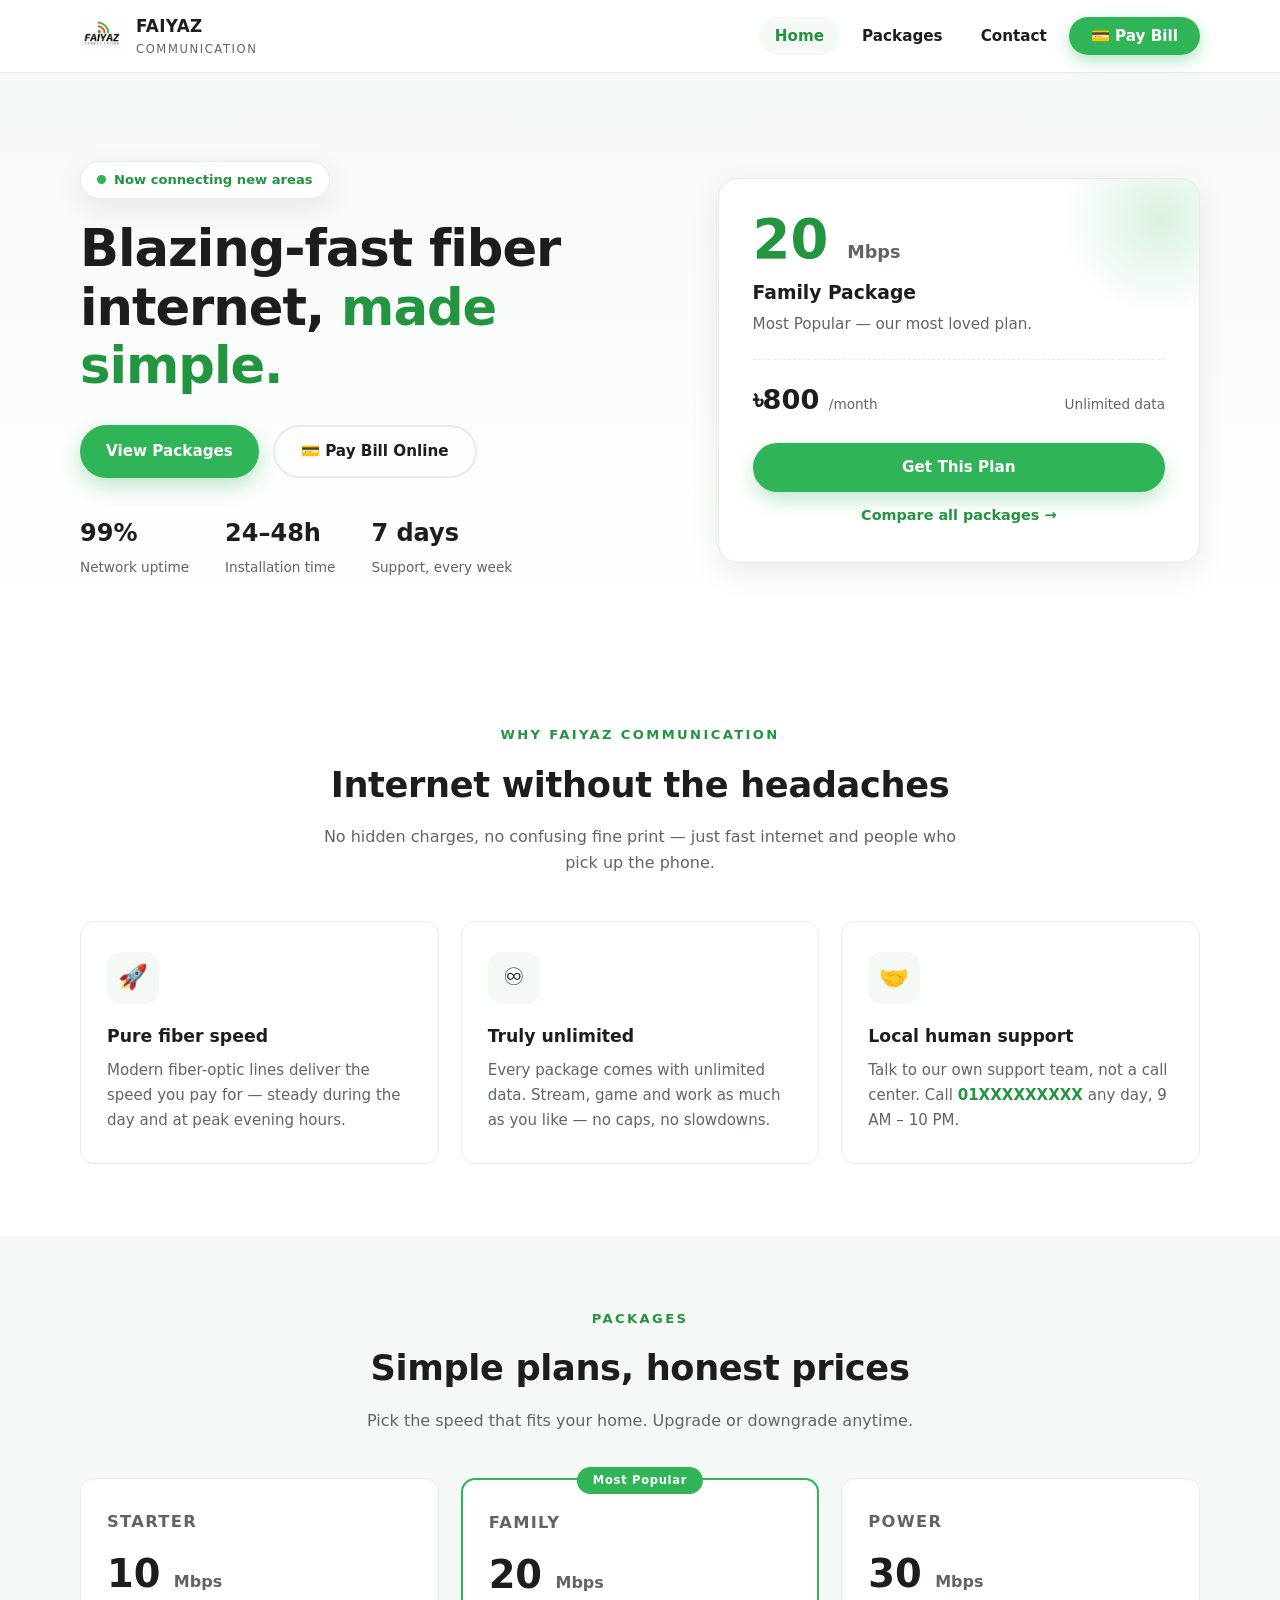
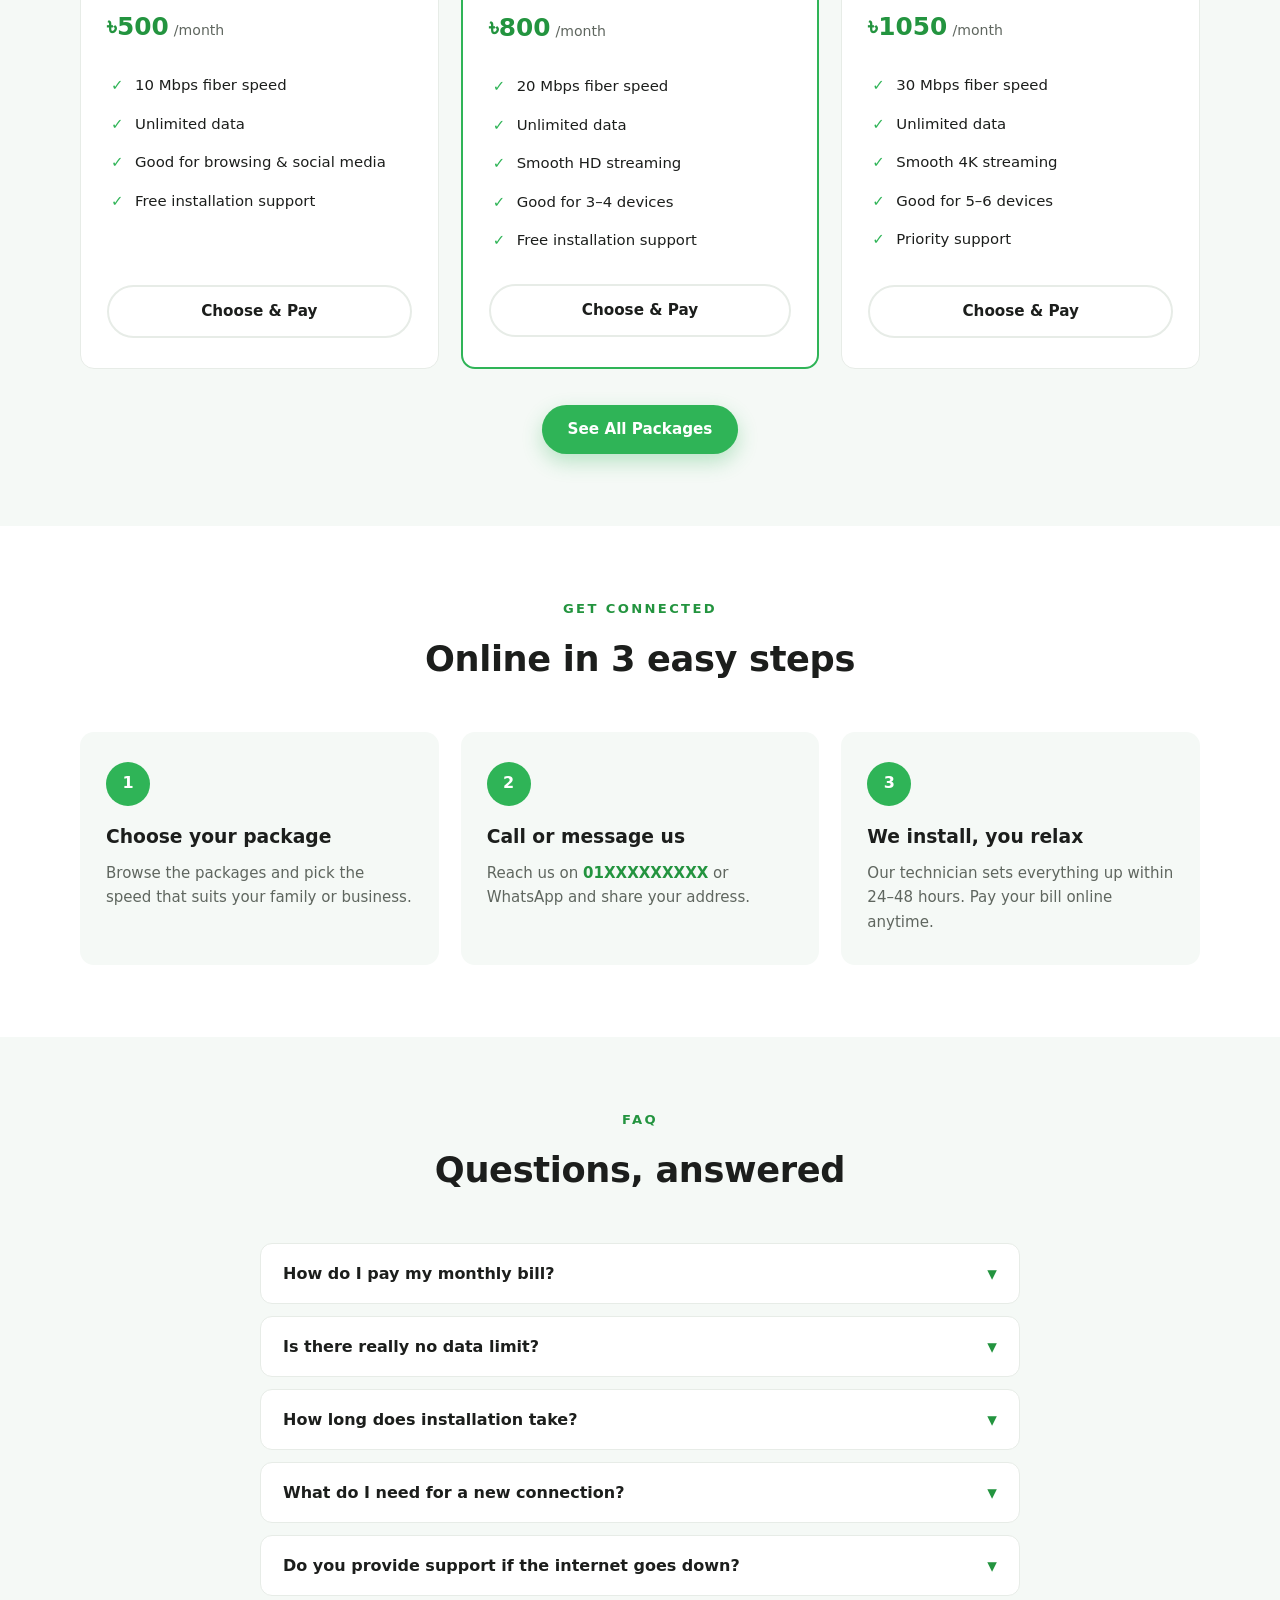
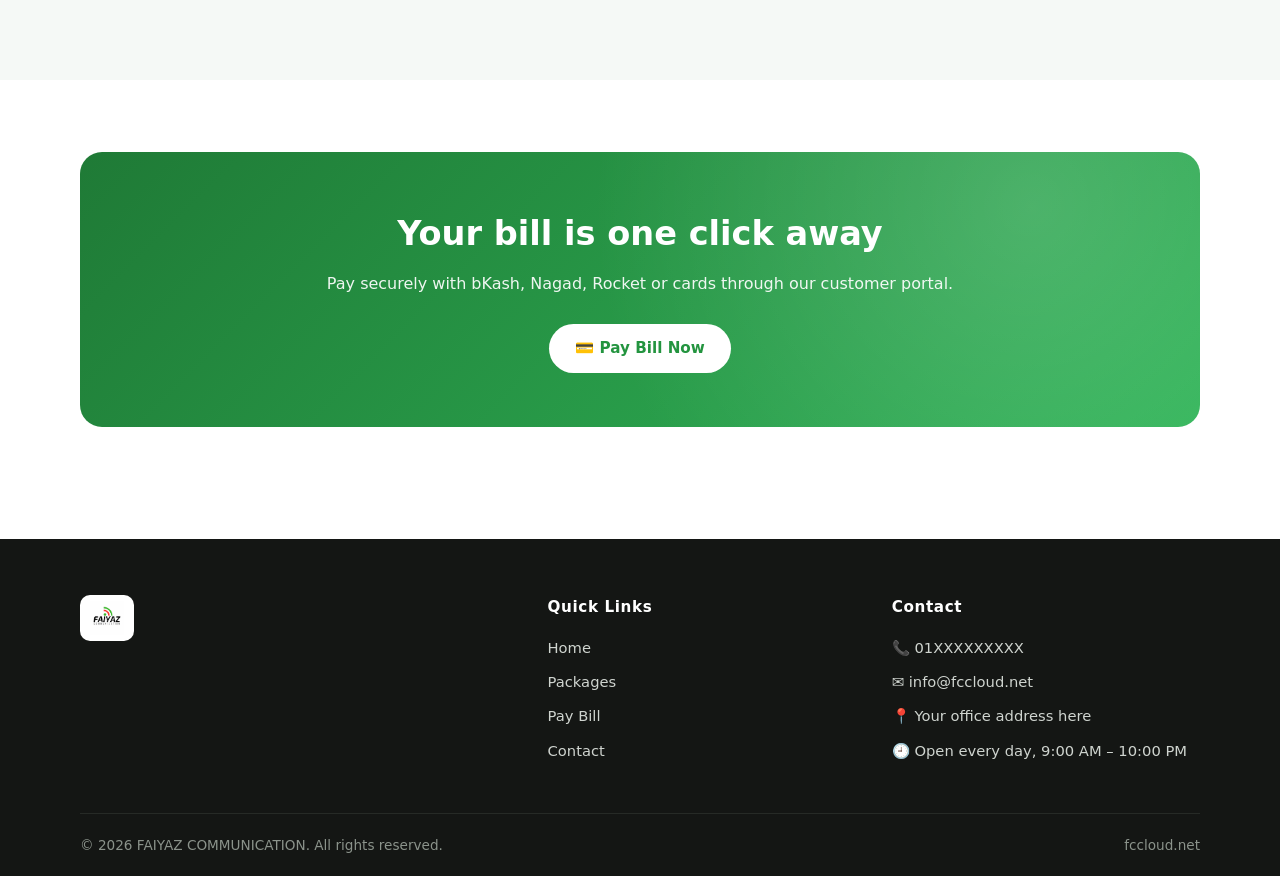
==== index.html @ 1f0da128 "Add files via upload" ====
<!DOCTYPE html>
<html lang="en">
<head>
  <meta charset="UTF-8">
  <meta name="viewport" content="width=device-width, initial-scale=1.0">
  <title>Faiyaz Communication — Fast, Reliable Internet</title>
  <meta name="description" content="Faiyaz Communication — fast, reliable fiber internet for home and business. View packages, pay your bill online, or contact our support team.">
  <link rel="icon" type="image/png" href="assets/favicon.png">
  <link rel="stylesheet" href="css/style.css">
</head>
<body>

<!-- ================= HEADER ================= -->
<header class="site-header">
  <div class="container nav-bar">
    <a class="brand" href="index.html">
      <img src="assets/logo.png" alt="Faiyaz Communication logo">
      <span>FAIYAZ<small>COMMUNICATION</small></span>
    </a>
    <button class="menu-toggle" aria-label="Open menu" aria-expanded="false">
      <span></span><span></span><span></span>
    </button>
    <nav class="main-nav" aria-label="Main navigation">
      <ul>
        <li><a class="nav-link active" href="index.html">Home</a></li>
        <li><a class="nav-link" href="packages.html">Packages</a></li>
        <li><a class="nav-link" href="contact.html">Contact</a></li>
        <li><a class="nav-link paybill-btn" data-paybill href="#">💳 Pay Bill</a></li>
      </ul>
    </nav>
  </div>
</header>

<!-- ================= HERO ================= -->
<section class="hero">
  <div class="container hero-grid">
    <div>
      <span class="hero-badge"><span class="dot"></span> Now connecting new areas</span>
      <h1>Blazing-fast fiber internet, <span class="accent">made simple.</span></h1>
      <p class="lead" data-site="aboutShort"></p>
      <div class="hero-actions">
        <a class="btn btn-primary" href="packages.html">View Packages</a>
        <a class="btn btn-outline" data-paybill href="#">💳 Pay Bill Online</a>
      </div>
      <div class="hero-stats">
        <div class="stat"><b>99%</b><span>Network uptime</span></div>
        <div class="stat"><b>24–48h</b><span>Installation time</span></div>
        <div class="stat"><b>7 days</b><span>Support, every week</span></div>
      </div>
    </div>
    <div class="hero-card reveal" id="featuredPackage">
      <!-- Filled automatically from site-config.js (the package marked "Most Popular") -->
    </div>
  </div>
</section>

<!-- ================= WHY US ================= -->
<section>
  <div class="container">
    <div class="section-title reveal">
      <div class="kicker">Why Faiyaz Communication</div>
      <h2>Internet without the headaches</h2>
      <p>No hidden charges, no confusing fine print — just fast internet and people who pick up the phone.</p>
    </div>
    <div class="features">
      <div class="feature-card reveal">
        <div class="feature-icon">🚀</div>
        <h3>Pure fiber speed</h3>
        <p>Modern fiber-optic lines deliver the speed you pay for — steady during the day and at peak evening hours.</p>
      </div>
      <div class="feature-card reveal">
        <div class="feature-icon">♾️</div>
        <h3>Truly unlimited</h3>
        <p>Every package comes with unlimited data. Stream, game and work as much as you like — no caps, no slowdowns.</p>
      </div>
      <div class="feature-card reveal">
        <div class="feature-icon">🤝</div>
        <h3>Local human support</h3>
        <p>Talk to our own support team, not a call center. Call <a data-site="phone" href="#" style="font-weight:700;color:var(--green-dark)"></a> any day, 9 AM – 10 PM.</p>
      </div>
    </div>
  </div>
</section>

<!-- ================= POPULAR PACKAGES ================= -->
<section style="background: var(--soft);">
  <div class="container">
    <div class="section-title reveal">
      <div class="kicker">Packages</div>
      <h2>Simple plans, honest prices</h2>
      <p>Pick the speed that fits your home. Upgrade or downgrade anytime.</p>
    </div>
    <!-- data-packages="3" = show the first 3 packages from site-config.js -->
    <div class="packages-grid" data-packages="3"></div>
    <div style="text-align:center; margin-top:36px;" class="reveal">
      <a class="btn btn-primary" href="packages.html">See All Packages</a>
    </div>
  </div>
</section>

<!-- ================= HOW IT WORKS ================= -->
<section>
  <div class="container">
    <div class="section-title reveal">
      <div class="kicker">Get connected</div>
      <h2>Online in 3 easy steps</h2>
    </div>
    <div class="steps">
      <div class="step reveal">
        <div class="num">1</div>
        <h3>Choose your package</h3>
        <p>Browse the packages and pick the speed that suits your family or business.</p>
      </div>
      <div class="step reveal">
        <div class="num">2</div>
        <h3>Call or message us</h3>
        <p>Reach us on <a data-site="phone" href="#" style="font-weight:700;color:var(--green-dark)"></a> or WhatsApp and share your address.</p>
      </div>
      <div class="step reveal">
        <div class="num">3</div>
        <h3>We install, you relax</h3>
        <p>Our technician sets everything up within 24–48 hours. Pay your bill online anytime.</p>
      </div>
    </div>
  </div>
</section>

<!-- ================= FAQ ================= -->
<section style="background: var(--soft);">
  <div class="container">
    <div class="section-title reveal">
      <div class="kicker">FAQ</div>
      <h2>Questions, answered</h2>
    </div>
    <div class="faq-list" data-faq></div>
  </div>
</section>

<!-- ================= PAY BILL CTA ================= -->
<section>
  <div class="container">
    <div class="cta-banner reveal">
      <h2>Your bill is one click away</h2>
      <p>Pay securely with bKash, Nagad, Rocket or cards through our customer portal.</p>
      <a class="btn" data-paybill href="#">💳 Pay Bill Now</a>
    </div>
  </div>
</section>

<!-- ================= FOOTER ================= -->
<footer>
  <div class="container">
    <div class="footer-grid">
      <div class="footer-brand">
        <img src="assets/logo.png" alt="Faiyaz Communication logo">
        <p data-site="aboutShort"></p>
      </div>
      <div>
        <h4>Quick Links</h4>
        <ul>
          <li><a href="index.html">Home</a></li>
          <li><a href="packages.html">Packages</a></li>
          <li><a data-paybill href="#">Pay Bill</a></li>
          <li><a href="contact.html">Contact</a></li>
        </ul>
      </div>
      <div>
        <h4>Contact</h4>
        <ul>
          <li>📞 <a data-site="phone" href="#"></a></li>
          <li>✉️ <a data-site="email" href="#"></a></li>
          <li>📍 <span data-site="address"></span></li>
          <li>🕘 <span data-site="hours"></span></li>
        </ul>
      </div>
    </div>
    <div class="footer-bottom">
      <span>© <span data-year></span> <span data-site="name"></span>. All rights reserved.</span>
      <span>fccloud.net</span>
    </div>
  </div>
</footer>

<button id="backToTop" aria-label="Back to top">↑</button>

<script src="js/site-config.js"></script>
<script src="js/main.js"></script>
</body>
</html>
---- css/style.css ----
/* =====================================================================
   FAIYAZ COMMUNICATION — shared stylesheet
   To change the look: edit the colors in :root below. Everything on
   the site uses these variables, so one change updates all pages.
   ===================================================================== */

:root {
  --green: #2fb457;        /* main brand color (from logo) */
  --green-dark: #23943f;   /* darker green for hover */
  --red: #ef3b23;          /* accent color (from logo) — used sparingly */
  --ink: #1c1e1c;          /* main text */
  --muted: #5f665f;        /* secondary text */
  --line: #e7ece7;         /* borders */
  --soft: #f5f9f6;         /* light background sections */
  --white: #ffffff;
  --radius: 14px;
  --shadow: 0 10px 30px rgba(20, 40, 25, 0.08);
  --font: "Segoe UI", system-ui, -apple-system, Roboto, "Helvetica Neue", Arial, sans-serif;
}

* { margin: 0; padding: 0; box-sizing: border-box; }

html { scroll-behavior: smooth; }

body {
  font-family: var(--font);
  color: var(--ink);
  background: var(--white);
  line-height: 1.65;
  -webkit-font-smoothing: antialiased;
}

img { max-width: 100%; display: block; }
a { color: inherit; text-decoration: none; }
ul { list-style: none; }

.container { width: min(1120px, 92%); margin: 0 auto; }
section { padding: 72px 0; }

/* ---------- Header ---------- */
header.site-header {
  position: sticky; top: 0; z-index: 100;
  background: rgba(255, 255, 255, 0.96);
  backdrop-filter: blur(8px);
  border-bottom: 1px solid var(--line);
  transition: box-shadow 0.25s ease;
}
header.site-header.scrolled { box-shadow: 0 4px 18px rgba(0,0,0,0.06); }

.nav-bar { display: flex; align-items: center; justify-content: space-between; height: 72px; }

.brand { display: flex; align-items: center; gap: 12px; font-weight: 800; font-size: 1.05rem; letter-spacing: 0.02em; }
.brand img { height: 44px; width: auto; }
.brand small { display: block; font-weight: 500; color: var(--muted); font-size: 0.72rem; letter-spacing: 0.14em; }

nav.main-nav ul { display: flex; gap: 6px; align-items: center; }
nav.main-nav a.nav-link {
  padding: 10px 16px; border-radius: 999px; font-weight: 600; font-size: 0.95rem; color: var(--ink);
  transition: background 0.2s, color 0.2s;
}
nav.main-nav a.nav-link:hover { background: var(--soft); color: var(--green-dark); }
nav.main-nav a.nav-link.active { background: var(--soft); color: var(--green-dark); }

.btn {
  display: inline-flex; align-items: center; justify-content: center; gap: 8px;
  padding: 12px 26px; border-radius: 999px; font-weight: 700; font-size: 0.95rem;
  cursor: pointer; border: none; transition: transform 0.15s ease, box-shadow 0.2s, background 0.2s;
}
.btn-primary { background: var(--green); color: #fff; box-shadow: 0 8px 20px rgba(47,180,87,0.3); }
.btn-primary:hover { background: var(--green-dark); transform: translateY(-2px); }
.btn-outline { background: transparent; color: var(--ink); border: 2px solid var(--line); }
.btn-outline:hover { border-color: var(--green); color: var(--green-dark); }
.btn-red { background: var(--red); color: #fff; }
.btn-red:hover { filter: brightness(0.94); transform: translateY(-2px); }

/* Pay Bill button in the nav — stands out */
.paybill-btn {
  background: var(--green); color: #fff !important; padding: 10px 22px !important; border-radius: 999px;
  box-shadow: 0 6px 16px rgba(47,180,87,0.35);
}
.paybill-btn:hover { background: var(--green-dark) !important; }

/* hamburger for mobile */
.menu-toggle { display: none; background: none; border: none; cursor: pointer; padding: 10px; }
.menu-toggle span { display: block; width: 24px; height: 2.5px; background: var(--ink); margin: 5px 0; border-radius: 2px; transition: 0.25s; }

/* ---------- Hero ---------- */
.hero { padding: 88px 0 72px; background: linear-gradient(180deg, var(--soft) 0%, #fff 100%); overflow: hidden; }
.hero-grid { display: grid; grid-template-columns: 1.1fr 0.9fr; gap: 48px; align-items: center; }

.hero-badge {
  display: inline-flex; align-items: center; gap: 8px;
  background: #fff; border: 1px solid var(--line); border-radius: 999px;
  padding: 7px 16px; font-size: 0.82rem; font-weight: 600; color: var(--green-dark);
  box-shadow: var(--shadow); margin-bottom: 20px;
}
.hero-badge .dot { width: 9px; height: 9px; border-radius: 50%; background: var(--green); animation: pulse 1.8s infinite; }
@keyframes pulse { 0%,100% { box-shadow: 0 0 0 0 rgba(47,180,87,0.5);} 50% { box-shadow: 0 0 0 7px rgba(47,180,87,0);} }

.hero h1 { font-size: clamp(2.1rem, 4.5vw, 3.2rem); line-height: 1.15; letter-spacing: -0.02em; margin-bottom: 16px; }
.hero h1 .accent { color: var(--green-dark); }
.hero p.lead { font-size: 1.08rem; color: var(--muted); max-width: 46ch; margin-bottom: 30px; }

.hero-actions { display: flex; gap: 14px; flex-wrap: wrap; margin-bottom: 36px; }

.hero-stats { display: flex; gap: 36px; flex-wrap: wrap; }
.hero-stats .stat b { display: block; font-size: 1.5rem; color: var(--ink); }
.hero-stats .stat span { font-size: 0.85rem; color: var(--muted); }

.hero-card {
  background: #fff; border: 1px solid var(--line); border-radius: 20px;
  box-shadow: var(--shadow); padding: 34px; position: relative; overflow: hidden;
}
.hero-card::before {
  content: ""; position: absolute; top: -60px; right: -60px; width: 200px; height: 200px;
  background: radial-gradient(circle, rgba(47,180,87,0.18), transparent 70%);
}
.hero-card .speed-big { font-size: 3.4rem; font-weight: 800; color: var(--green-dark); line-height: 1; }
.hero-card .speed-big small { font-size: 1.1rem; font-weight: 600; color: var(--muted); }
.hero-card h3 { margin: 10px 0 4px; }
.hero-card p { color: var(--muted); font-size: 0.95rem; margin-bottom: 22px; }
.hero-card .price-row { display: flex; align-items: baseline; justify-content: space-between; border-top: 1px dashed var(--line); padding-top: 18px; margin-bottom: 20px; }
.hero-card .price-row b { font-size: 1.7rem; }
.hero-card .price-row b small { font-size: 0.85rem; color: var(--muted); font-weight: 500; }

/* ---------- Feature cards ---------- */
.section-title { text-align: center; max-width: 640px; margin: 0 auto 44px; }
.section-title .kicker { color: var(--green-dark); font-weight: 700; font-size: 0.82rem; letter-spacing: 0.18em; text-transform: uppercase; margin-bottom: 10px; }
.section-title h2 { font-size: clamp(1.6rem, 3vw, 2.2rem); letter-spacing: -0.01em; margin-bottom: 10px; }
.section-title p { color: var(--muted); }

.features { display: grid; grid-template-columns: repeat(3, 1fr); gap: 22px; }
.feature-card {
  background: #fff; border: 1px solid var(--line); border-radius: var(--radius);
  padding: 30px 26px; transition: transform 0.2s, box-shadow 0.2s;
}
.feature-card:hover { transform: translateY(-5px); box-shadow: var(--shadow); }
.feature-icon {
  width: 52px; height: 52px; border-radius: 14px; background: var(--soft);
  display: flex; align-items: center; justify-content: center; font-size: 1.5rem; margin-bottom: 18px;
}
.feature-card h3 { margin-bottom: 8px; font-size: 1.08rem; }
.feature-card p { color: var(--muted); font-size: 0.94rem; }

/* ---------- Package cards ---------- */
.packages-grid { display: grid; grid-template-columns: repeat(auto-fit, minmax(240px, 1fr)); gap: 22px; }

.package-card {
  background: #fff; border: 1px solid var(--line); border-radius: var(--radius);
  padding: 30px 26px; position: relative; display: flex; flex-direction: column;
  transition: transform 0.2s, box-shadow 0.2s, border-color 0.2s;
}
.package-card:hover { transform: translateY(-5px); box-shadow: var(--shadow); border-color: #cde9d4; }
.package-card.popular { border: 2px solid var(--green); }
.package-badge {
  position: absolute; top: -13px; left: 50%; transform: translateX(-50%);
  background: var(--green); color: #fff; font-size: 0.72rem; font-weight: 700;
  padding: 4px 16px; border-radius: 999px; letter-spacing: 0.06em; white-space: nowrap;
}
.package-card .pkg-name { font-weight: 700; font-size: 1.02rem; color: var(--muted); text-transform: uppercase; letter-spacing: 0.08em; }
.package-card .pkg-speed { font-size: 2.4rem; font-weight: 800; margin: 6px 0 2px; }
.package-card .pkg-speed small { font-size: 1rem; color: var(--muted); font-weight: 600; }
.package-card .pkg-price { margin-bottom: 18px; }
.package-card .pkg-price b { font-size: 1.55rem; color: var(--green-dark); }
.package-card .pkg-price span { color: var(--muted); font-size: 0.88rem; }
.package-card ul { margin-bottom: 24px; flex: 1; }
.package-card ul li { padding: 7px 0 7px 28px; position: relative; font-size: 0.93rem; color: var(--ink); }
.package-card ul li::before { content: "✓"; position: absolute; left: 4px; color: var(--green); font-weight: 800; }

/* filter chips on packages page */
.filter-row { display: flex; gap: 10px; justify-content: center; flex-wrap: wrap; margin-bottom: 36px; }
.chip {
  padding: 9px 22px; border-radius: 999px; border: 2px solid var(--line);
  background: #fff; font-weight: 600; font-size: 0.9rem; cursor: pointer; transition: 0.2s;
}
.chip:hover { border-color: var(--green); }
.chip.active { background: var(--green); border-color: var(--green); color: #fff; }

/* ---------- Steps ---------- */
.steps { display: grid; grid-template-columns: repeat(3, 1fr); gap: 22px; counter-reset: step; }
.step {
  background: var(--soft); border-radius: var(--radius); padding: 30px 26px; position: relative;
}
.step .num {
  width: 44px; height: 44px; border-radius: 50%; background: var(--green); color: #fff;
  font-weight: 800; display: flex; align-items: center; justify-content: center; margin-bottom: 16px;
}
.step h3 { margin-bottom: 8px; }
.step p { color: var(--muted); font-size: 0.94rem; }

/* ---------- FAQ ---------- */
.faq-list { max-width: 760px; margin: 0 auto; }
.faq-item { border: 1px solid var(--line); border-radius: 12px; margin-bottom: 12px; background: #fff; overflow: hidden; }
.faq-q {
  width: 100%; background: none; border: none; cursor: pointer; text-align: left;
  padding: 18px 22px; font-size: 1rem; font-weight: 700; display: flex;
  justify-content: space-between; align-items: center; gap: 16px; font-family: inherit; color: var(--ink);
}
.faq-q .arrow { transition: transform 0.25s; color: var(--green-dark); font-size: 1.2rem; flex-shrink: 0; }
.faq-item.open .faq-q .arrow { transform: rotate(180deg); }
.faq-a { max-height: 0; overflow: hidden; transition: max-height 0.3s ease; }
.faq-a p { padding: 0 22px 20px; color: var(--muted); font-size: 0.95rem; }

/* ---------- CTA banner ---------- */
.cta-banner {
  background: linear-gradient(135deg, #1f7a36, var(--green)); color: #fff;
  border-radius: 22px; padding: 54px 48px; text-align: center; position: relative; overflow: hidden;
}
.cta-banner::before {
  content: ""; position: absolute; inset: 0;
  background: radial-gradient(circle at 85% 20%, rgba(255,255,255,0.16), transparent 45%);
}
.cta-banner h2 { font-size: clamp(1.5rem, 3vw, 2.1rem); margin-bottom: 10px; position: relative; }
.cta-banner p { opacity: 0.92; margin-bottom: 26px; position: relative; }
.cta-banner .btn { position: relative; background: #fff; color: var(--green-dark); }
.cta-banner .btn:hover { transform: translateY(-2px); box-shadow: 0 10px 24px rgba(0,0,0,0.18); }

/* ---------- Contact ---------- */
.contact-grid { display: grid; grid-template-columns: 1fr 1.2fr; gap: 28px; align-items: start; }
.contact-cards { display: grid; gap: 14px; }
.contact-card {
  display: flex; gap: 16px; align-items: flex-start;
  border: 1px solid var(--line); border-radius: var(--radius); padding: 20px 22px; background: #fff;
}
.contact-card .icon { font-size: 1.4rem; }
.contact-card h3 { font-size: 0.95rem; margin-bottom: 2px; }
.contact-card p, .contact-card a.val { color: var(--muted); font-size: 0.95rem; }
.contact-card a.val:hover { color: var(--green-dark); }

.form-card { border: 1px solid var(--line); border-radius: var(--radius); padding: 34px; background: #fff; box-shadow: var(--shadow); }
.form-card h2 { margin-bottom: 6px; }
.form-card > p { color: var(--muted); font-size: 0.94rem; margin-bottom: 24px; }
.field { margin-bottom: 18px; }
.field label { display: block; font-weight: 600; font-size: 0.9rem; margin-bottom: 7px; }
.field input, .field textarea, .field select {
  width: 100%; padding: 13px 16px; border: 2px solid var(--line); border-radius: 10px;
  font-family: inherit; font-size: 0.96rem; transition: border-color 0.2s; background: #fff; color: var(--ink);
}
.field input:focus, .field textarea:focus, .field select:focus { outline: none; border-color: var(--green); }
.field textarea { resize: vertical; min-height: 120px; }
.field .hint { font-size: 0.8rem; color: var(--muted); margin-top: 5px; }
.form-note { margin-top: 16px; font-size: 0.88rem; color: var(--muted); background: var(--soft); border-radius: 10px; padding: 12px 16px; }

/* ---------- Footer ---------- */
footer { background: #141614; color: #cfd4cf; padding: 56px 0 0; margin-top: 40px; }
.footer-grid { display: grid; grid-template-columns: 1.4fr 1fr 1fr; gap: 36px; padding-bottom: 40px; }
.footer-brand img { height: 46px; margin-bottom: 14px; background: #fff; border-radius: 10px; padding: 6px 10px; }
.footer-brand p { font-size: 0.92rem; color: #9aa39a; max-width: 34ch; }
footer h4 { color: #fff; font-size: 0.95rem; margin-bottom: 16px; letter-spacing: 0.04em; }
footer ul li { margin-bottom: 10px; font-size: 0.92rem; }
footer ul a:hover { color: var(--green); }
.footer-bottom { border-top: 1px solid #262a26; padding: 20px 0; font-size: 0.85rem; color: #8b938b; display: flex; justify-content: space-between; flex-wrap: wrap; gap: 8px; }

/* ---------- Floating bits ---------- */
#backToTop {
  position: fixed; bottom: 26px; right: 26px; width: 48px; height: 48px; border-radius: 50%;
  background: var(--green); color: #fff; border: none; cursor: pointer; font-size: 1.2rem;
  box-shadow: 0 8px 20px rgba(47,180,87,0.4); opacity: 0; pointer-events: none; transition: 0.3s; z-index: 90;
}
#backToTop.show { opacity: 1; pointer-events: auto; }

/* reveal on scroll */
.reveal { opacity: 0; transform: translateY(24px); transition: opacity 0.6s ease, transform 0.6s ease; }
.reveal.visible { opacity: 1; transform: none; }

/* ---------- Page hero (inner pages) ---------- */
.page-hero { background: linear-gradient(180deg, var(--soft), #fff); padding: 64px 0 48px; text-align: center; }
.page-hero h1 { font-size: clamp(1.9rem, 4vw, 2.6rem); letter-spacing: -0.01em; margin-bottom: 10px; }
.page-hero p { color: var(--muted); max-width: 60ch; margin: 0 auto; }

/* ---------- Responsive ---------- */
@media (max-width: 900px) {
  .hero-grid { grid-template-columns: 1fr; }
  .features, .steps { grid-template-columns: 1fr; }
  .contact-grid { grid-template-columns: 1fr; }
  .footer-grid { grid-template-columns: 1fr 1fr; }
  section { padding: 54px 0; }
}

@media (max-width: 760px) {
  .menu-toggle { display: block; }
  nav.main-nav {
    position: fixed; top: 72px; right: 0; width: min(320px, 84vw); height: calc(100dvh - 72px);
    background: #fff; border-left: 1px solid var(--line); box-shadow: -10px 0 30px rgba(0,0,0,0.08);
    transform: translateX(105%); transition: transform 0.3s ease; padding: 24px;
  }
  nav.main-nav.open { transform: none; }
  nav.main-nav ul { flex-direction: column; align-items: stretch; gap: 4px; }
  nav.main-nav a.nav-link { display: block; padding: 13px 16px; }
  .paybill-btn { text-align: center; margin-top: 8px; }
  .footer-grid { grid-template-columns: 1fr; }
  .cta-banner { padding: 40px 26px; }
}
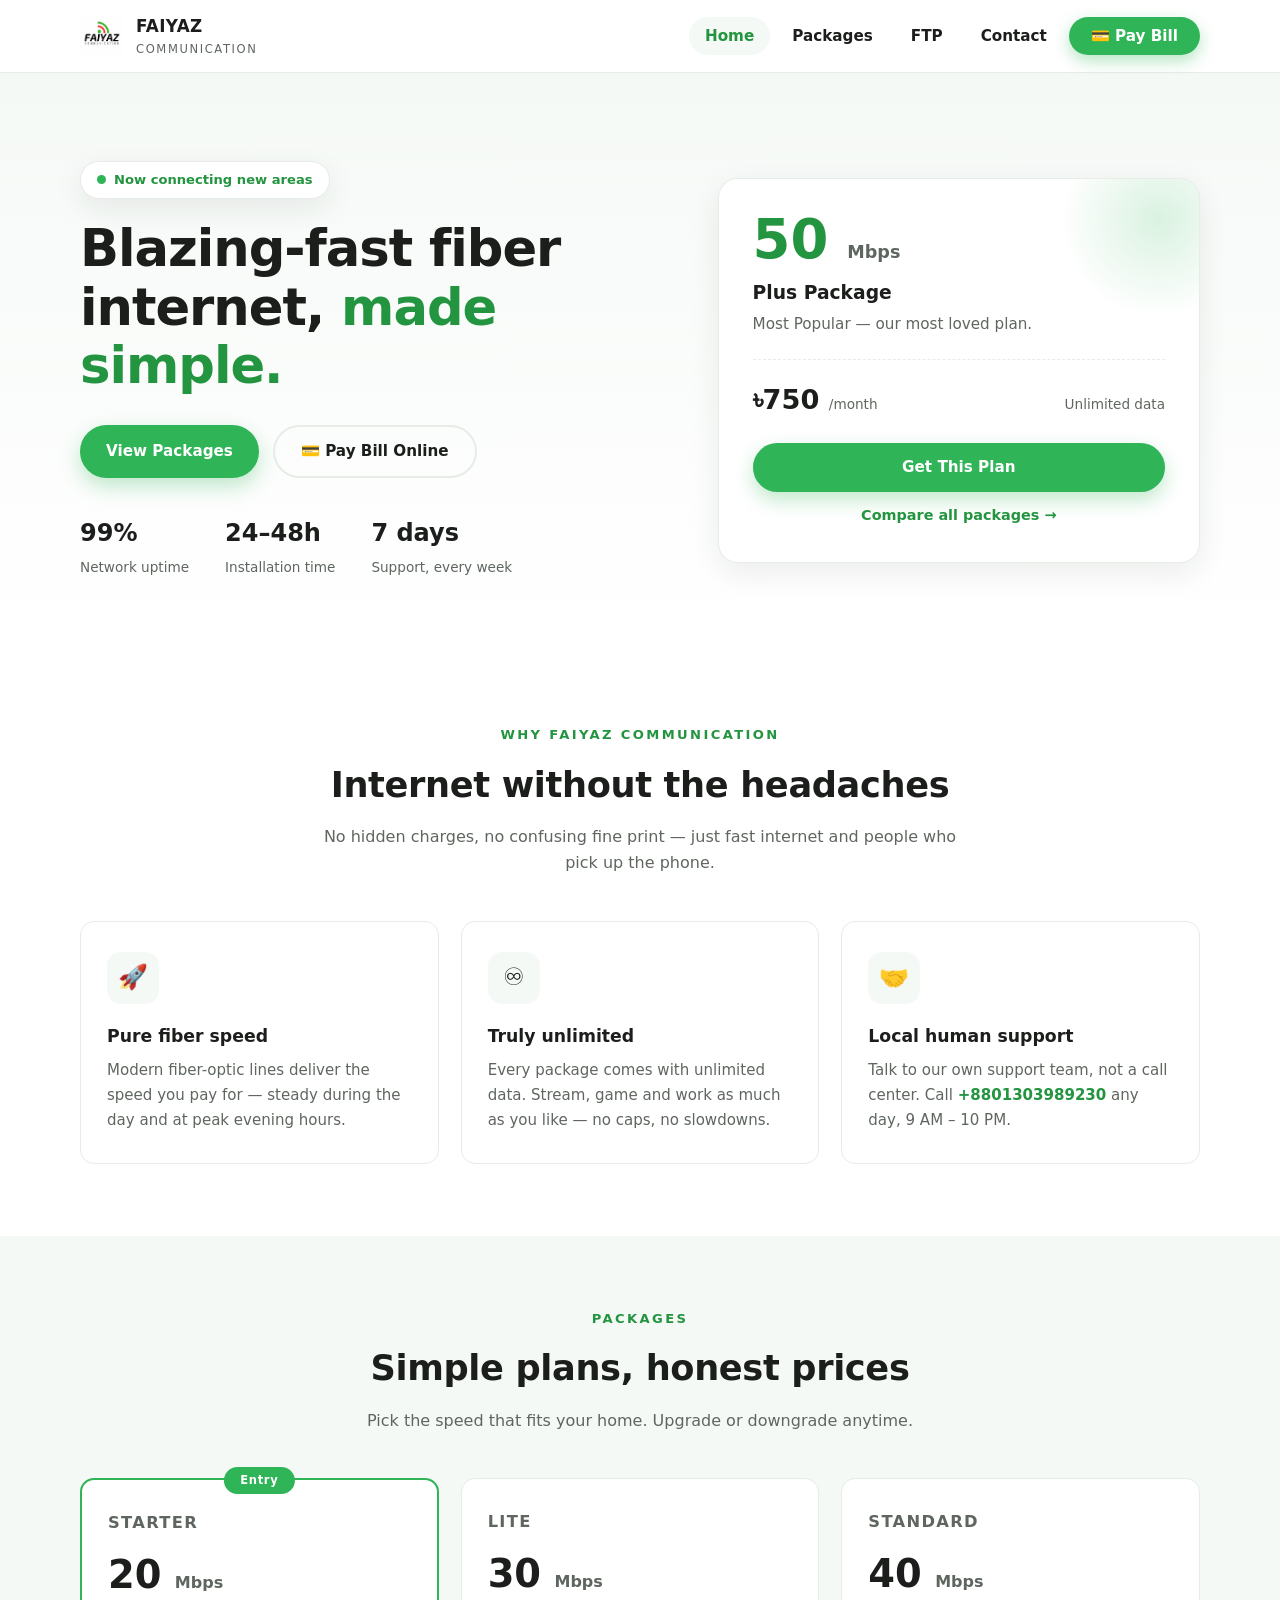
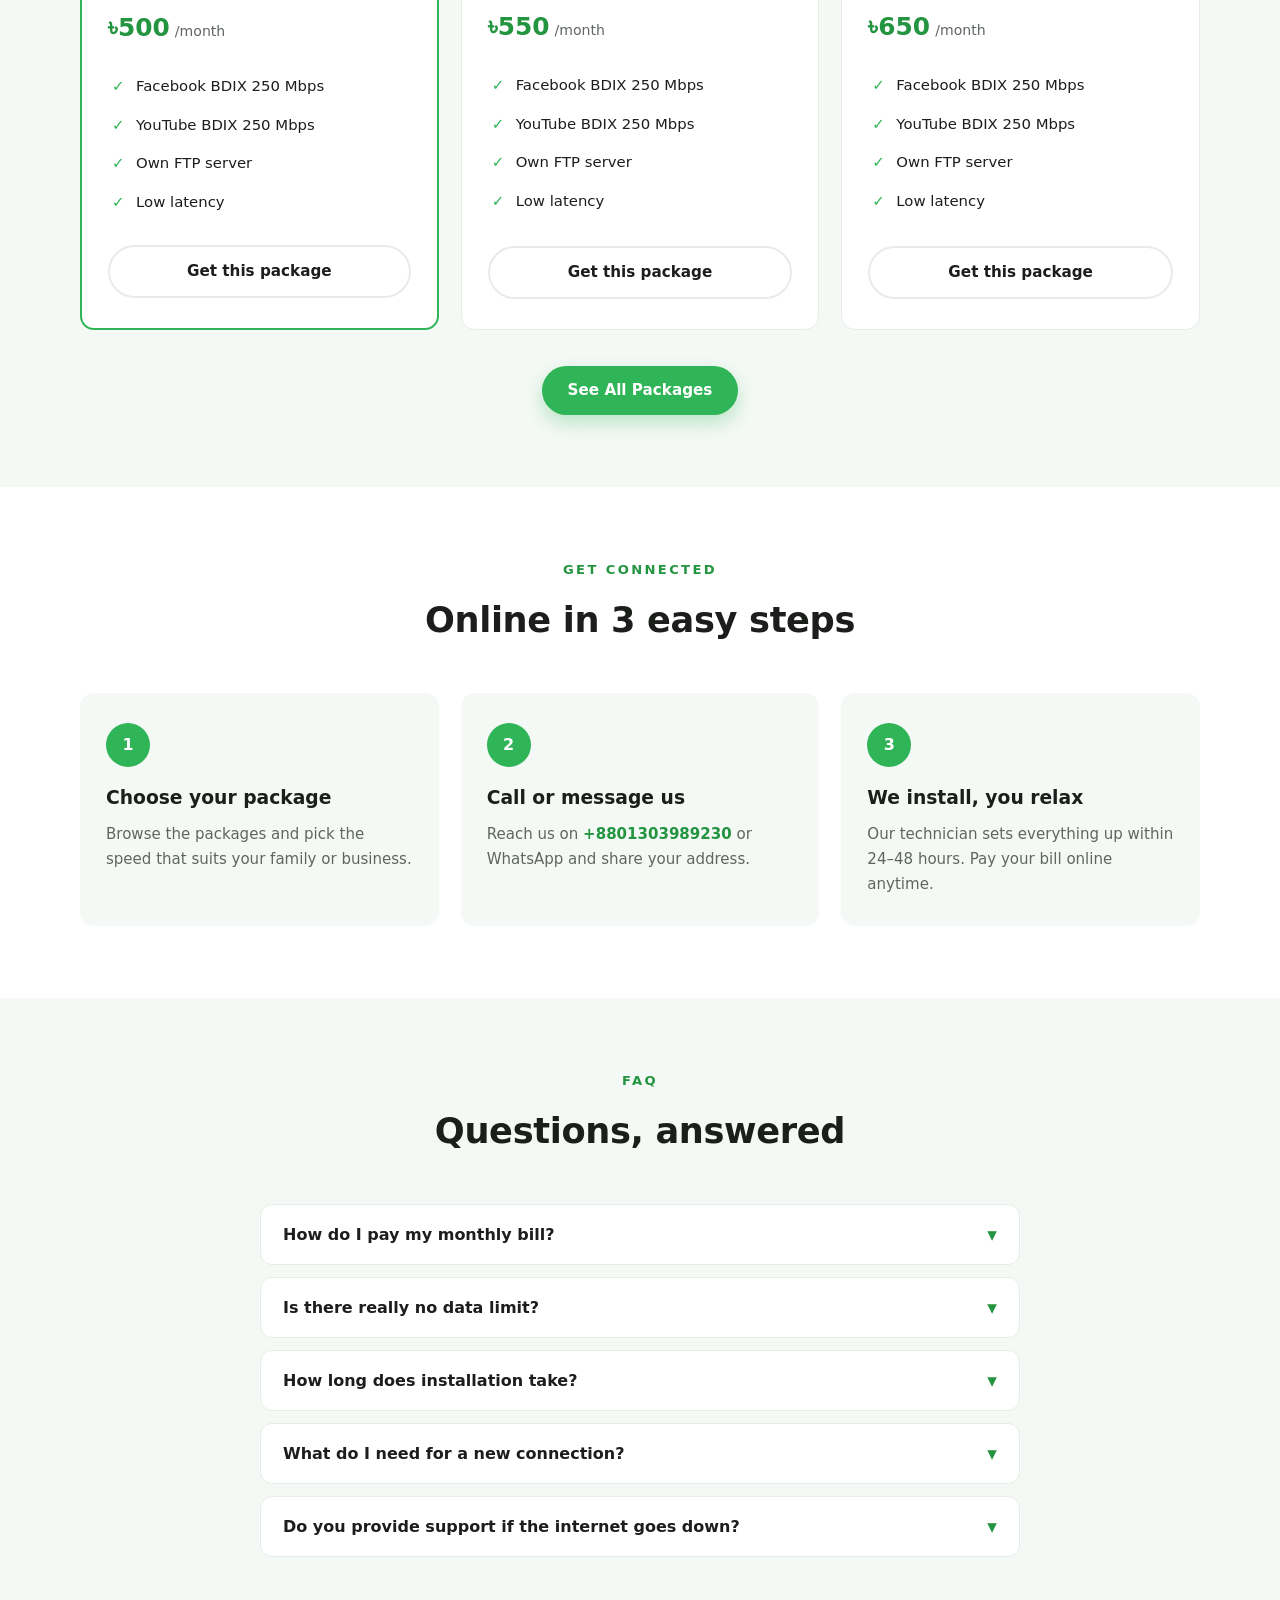
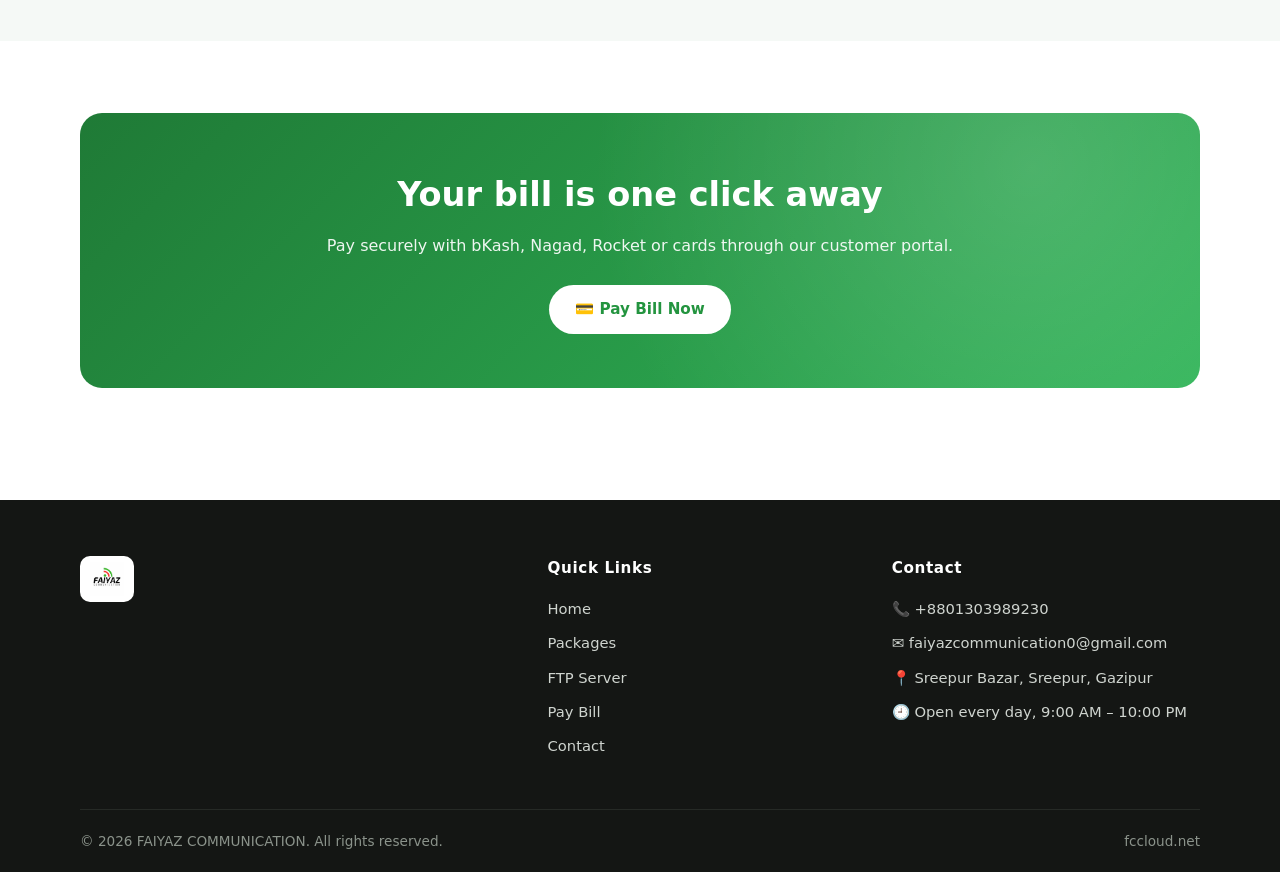
==== commit 6ee7fc01: "FTP and links" ====
--- a/index.html
+++ b/index.html
@@ -24,6 +24,7 @@
       <ul>
         <li><a class="nav-link active" href="index.html">Home</a></li>
         <li><a class="nav-link" href="packages.html">Packages</a></li>
+        <li><a class="nav-link" data-ftp href="#">FTP</a></li>
         <li><a class="nav-link" href="contact.html">Contact</a></li>
         <li><a class="nav-link paybill-btn" data-paybill href="#">💳 Pay Bill</a></li>
       </ul>
@@ -160,6 +161,7 @@
         <ul>
           <li><a href="index.html">Home</a></li>
           <li><a href="packages.html">Packages</a></li>
+          <li><a data-ftp href="#">FTP Server</a></li>
           <li><a data-paybill href="#">Pay Bill</a></li>
           <li><a href="contact.html">Contact</a></li>
         </ul>
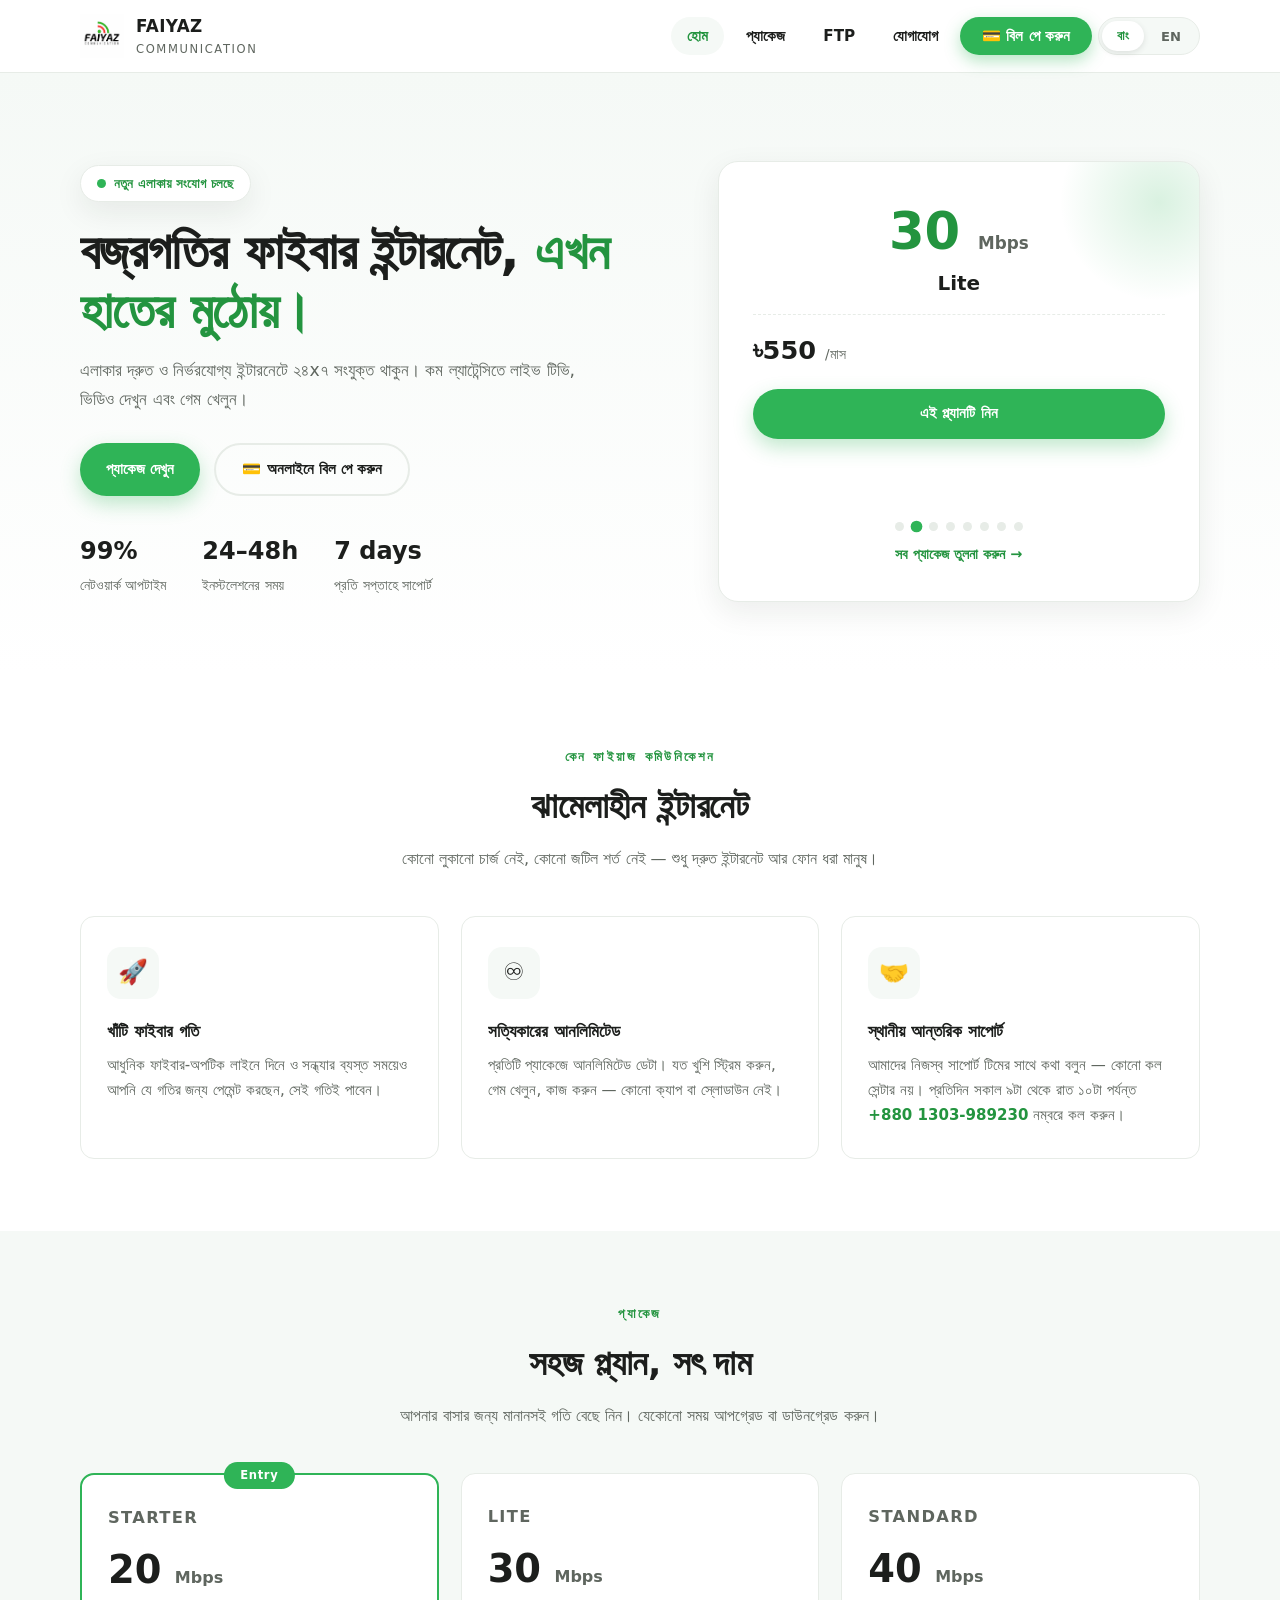
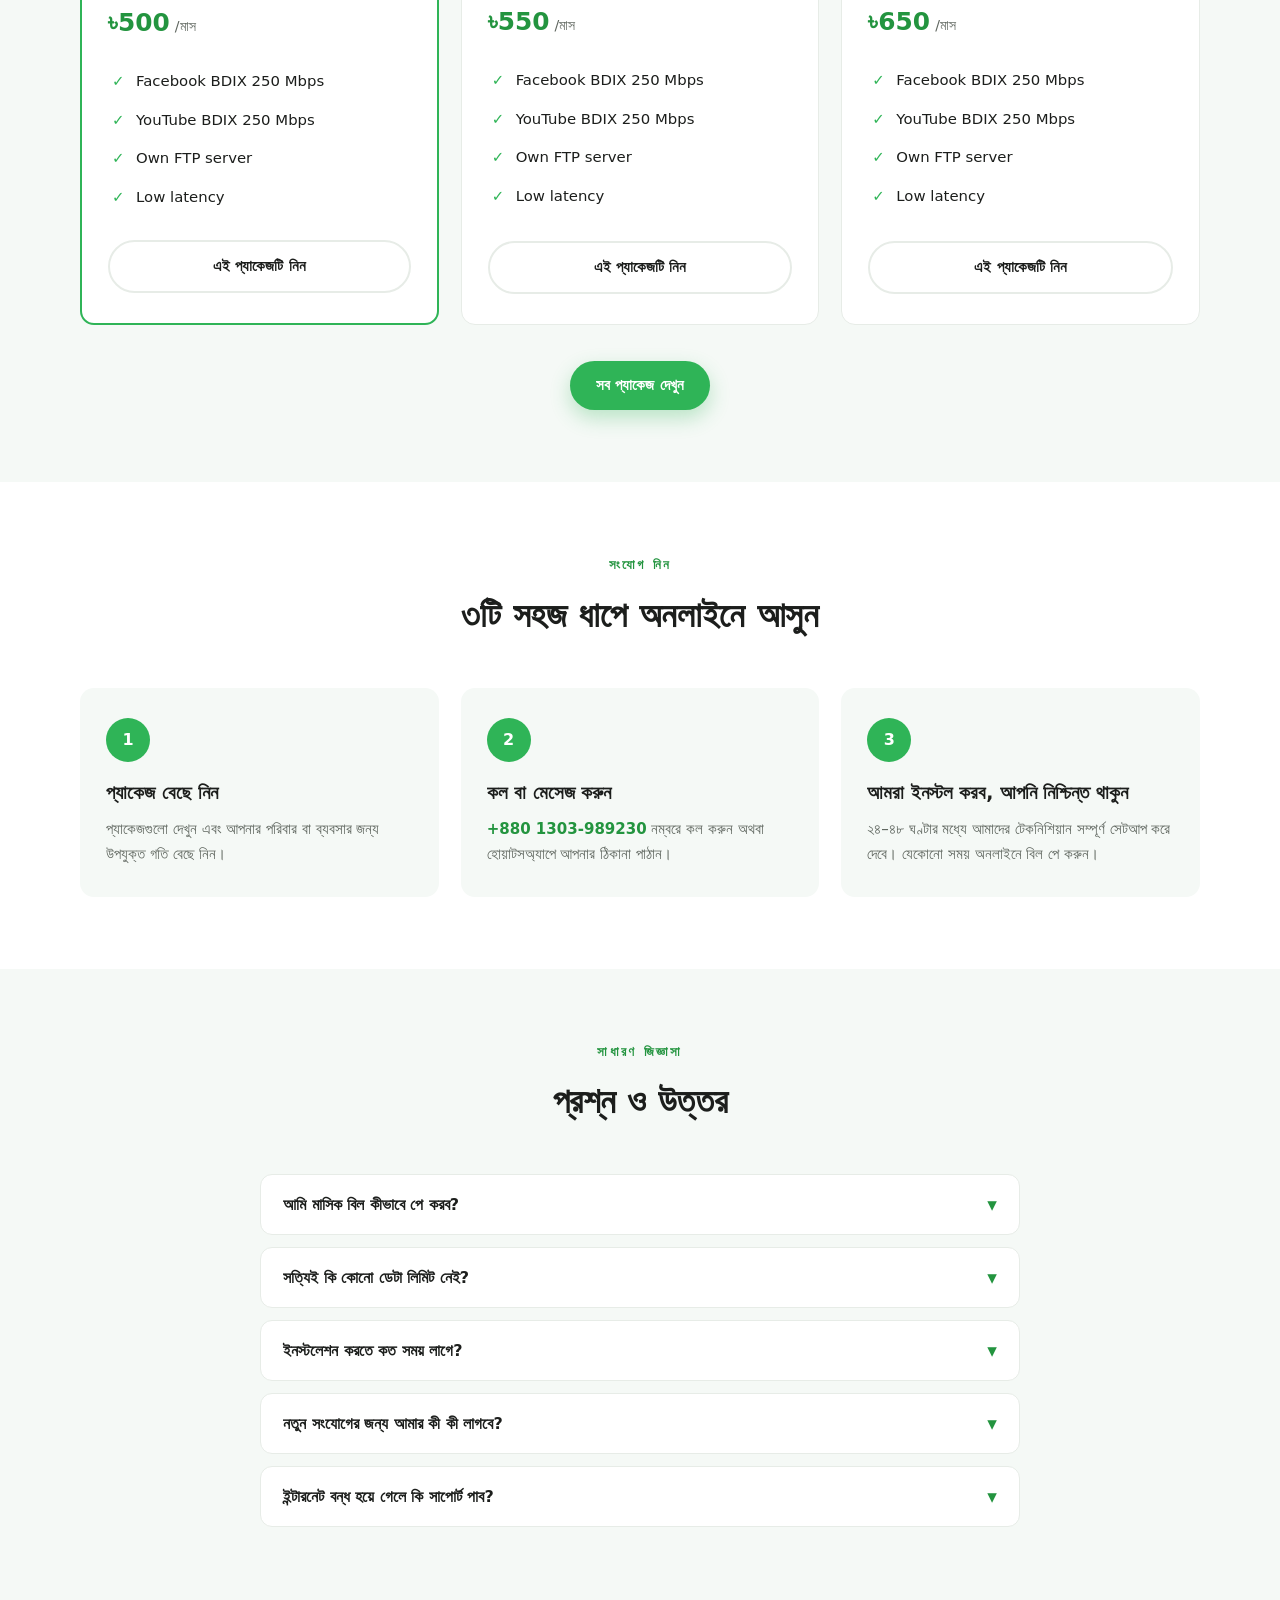
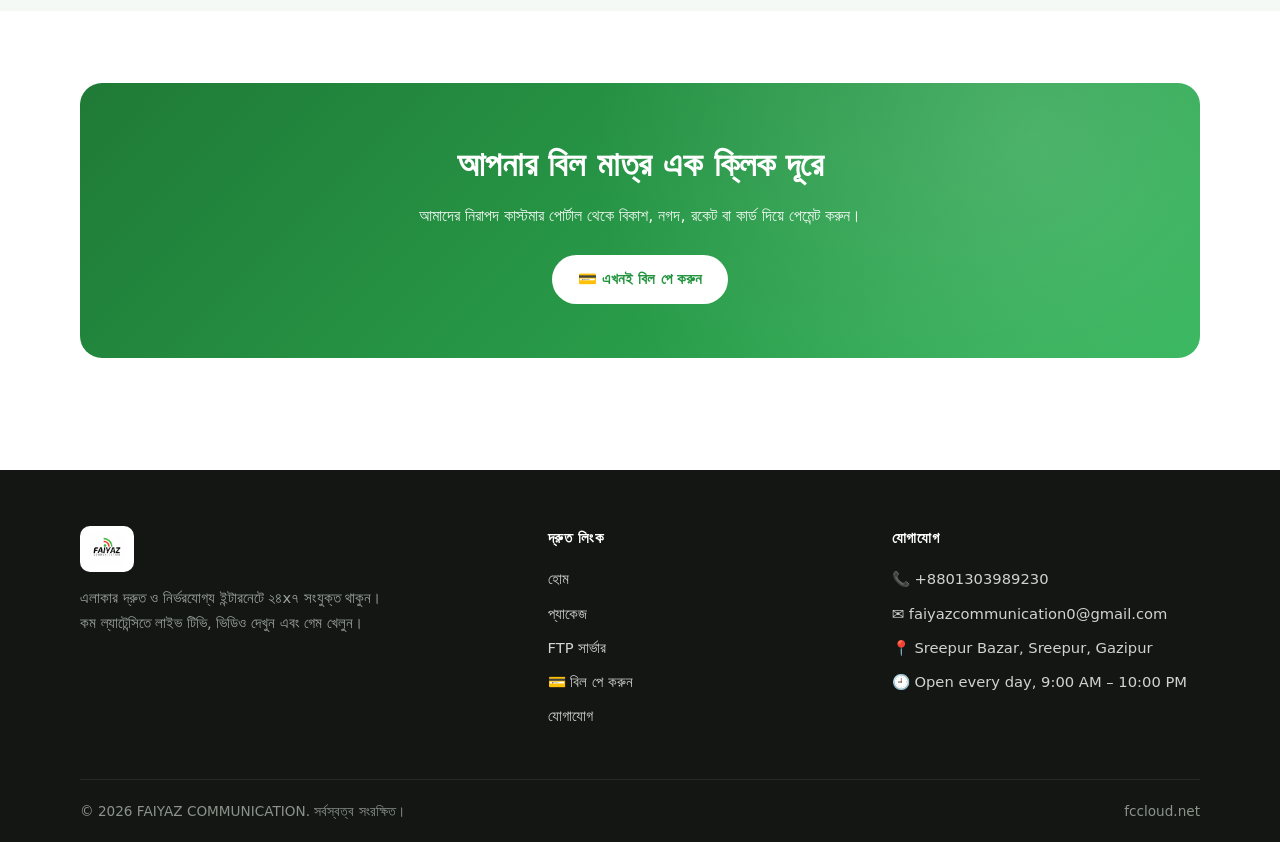
==== commit 452a3503: "Lang switcher" ====
--- a/index.html
+++ b/index.html
@@ -1,9 +1,9 @@
 <!DOCTYPE html>
-<html lang="en">
+<html lang="bn">
 <head>
   <meta charset="UTF-8">
   <meta name="viewport" content="width=device-width, initial-scale=1.0">
-  <title>Faiyaz Communication — Fast, Reliable Internet</title>
+  <title data-i18n="title.home">ফাইয়াজ কমিউনিকেশন — দ্রুত, নির্ভরযোগ্য ইন্টারনেট</title>
   <meta name="description" content="Faiyaz Communication — fast, reliable fiber internet for home and business. View packages, pay your bill online, or contact our support team.">
   <link rel="icon" type="image/png" href="assets/favicon.png">
   <link rel="stylesheet" href="css/style.css">
@@ -14,19 +14,24 @@
 <header class="site-header">
   <div class="container nav-bar">
     <a class="brand" href="index.html">
-      <img src="assets/logo.png" alt="Faiyaz Communication logo">
+      <img src="assets/logo.png" data-i18n-alt="alt.logo" alt="ফাইয়াজ কমিউনিকেশন লোগো">
       <span>FAIYAZ<small>COMMUNICATION</small></span>
     </a>
-    <button class="menu-toggle" aria-label="Open menu" aria-expanded="false">
+    <button class="menu-toggle" data-i18n-aria="misc.menu" aria-label="মেনু খুলুন" aria-expanded="false">
       <span></span><span></span><span></span>
     </button>
-    <nav class="main-nav" aria-label="Main navigation">
+    <nav class="main-nav" data-i18n-aria="nav.label" aria-label="প্রধান নেভিগেশন">
       <ul>
-        <li><a class="nav-link active" href="index.html">Home</a></li>
-        <li><a class="nav-link" href="packages.html">Packages</a></li>
+        <li><a class="nav-link active" href="index.html" data-i18n="nav.home">হোম</a></li>
+        <li><a class="nav-link" href="packages.html" data-i18n="nav.packages">প্যাকেজ</a></li>
         <li><a class="nav-link" data-ftp href="#">FTP</a></li>
-        <li><a class="nav-link" href="contact.html">Contact</a></li>
-        <li><a class="nav-link paybill-btn" data-paybill href="#">💳 Pay Bill</a></li>
+        <li><a class="nav-link" href="contact.html" data-i18n="nav.contact">যোগাযোগ</a></li>
+        <li><a class="nav-link paybill-btn" data-paybill data-i18n="nav.paybill" href="#">💳 বিল পে করুন</a></li>
+        <li>
+          <span class="lang-switch" role="group" aria-label="Language / ভাষা">
+            <button type="button" data-setlang="bn" class="active">বাং</button><button type="button" data-setlang="en">EN</button>
+          </span>
+        </li>
       </ul>
     </nav>
   </div>
@@ -36,21 +41,21 @@
 <section class="hero">
   <div class="container hero-grid">
     <div>
-      <span class="hero-badge"><span class="dot"></span> Now connecting new areas</span>
-      <h1>Blazing-fast fiber internet, <span class="accent">made simple.</span></h1>
+      <span class="hero-badge"><span class="dot"></span><span data-i18n="hero.badge">নতুন এলাকায় সংযোগ চলছে</span></span>
+      <h1 data-i18n-html="hero.title">বজ্রগতির ফাইবার ইন্টারনেট, <span class="accent">এখন হাতের মুঠোয়।</span></h1>
       <p class="lead" data-site="aboutShort"></p>
       <div class="hero-actions">
-        <a class="btn btn-primary" href="packages.html">View Packages</a>
-        <a class="btn btn-outline" data-paybill href="#">💳 Pay Bill Online</a>
+        <a class="btn btn-primary" href="packages.html" data-i18n="hero.packages">প্যাকেজ দেখুন</a>
+        <a class="btn btn-outline" data-paybill data-i18n="hero.paybill" href="#">💳 অনলাইনে বিল পে করুন</a>
       </div>
       <div class="hero-stats">
-        <div class="stat"><b>99%</b><span>Network uptime</span></div>
-        <div class="stat"><b>24–48h</b><span>Installation time</span></div>
-        <div class="stat"><b>7 days</b><span>Support, every week</span></div>
+        <div class="stat"><b>99%</b><span data-i18n="stat.uptime">নেটওয়ার্ক আপটাইম</span></div>
+        <div class="stat"><b>24–48h</b><span data-i18n="stat.install">ইনস্টলেশনের সময়</span></div>
+        <div class="stat"><b>7 days</b><span data-i18n="stat.support">প্রতি সপ্তাহে সাপোর্ট</span></div>
       </div>
     </div>
-    <div class="hero-card reveal" id="featuredPackage">
-      <!-- Filled automatically from site-config.js (the package marked "Most Popular") -->
+    <div class="hero-card reveal" id="packageRotator">
+      <!-- Rotating package showcase: all packages, changes every 2 seconds (built by js/main.js) -->
     </div>
   </div>
 </section>
@@ -59,25 +64,25 @@
 <section>
   <div class="container">
     <div class="section-title reveal">
-      <div class="kicker">Why Faiyaz Communication</div>
-      <h2>Internet without the headaches</h2>
-      <p>No hidden charges, no confusing fine print — just fast internet and people who pick up the phone.</p>
+      <div class="kicker" data-i18n="feat.kicker">কেন ফাইয়াজ কমিউনিকেশন</div>
+      <h2 data-i18n="feat.title">ঝামেলাহীন ইন্টারনেট</h2>
+      <p data-i18n="feat.sub">কোনো লুকানো চার্জ নেই, কোনো জটিল শর্ত নেই — শুধু দ্রুত ইন্টারনেট আর ফোন ধরা মানুষ।</p>
     </div>
     <div class="features">
       <div class="feature-card reveal">
         <div class="feature-icon">🚀</div>
-        <h3>Pure fiber speed</h3>
-        <p>Modern fiber-optic lines deliver the speed you pay for — steady during the day and at peak evening hours.</p>
+        <h3 data-i18n="feat.1t">খাঁটি ফাইবার গতি</h3>
+        <p data-i18n="feat.1d">আধুনিক ফাইবার-অপটিক লাইনে দিনে ও সন্ধ্যার ব্যস্ত সময়েও আপনি যে গতির জন্য পেমেন্ট করছেন, সেই গতিই পাবেন।</p>
       </div>
       <div class="feature-card reveal">
         <div class="feature-icon">♾️</div>
-        <h3>Truly unlimited</h3>
-        <p>Every package comes with unlimited data. Stream, game and work as much as you like — no caps, no slowdowns.</p>
+        <h3 data-i18n="feat.2t">সত্যিকারের আনলিমিটেড</h3>
+        <p data-i18n="feat.2d">প্রতিটি প্যাকেজে আনলিমিটেড ডেটা। যত খুশি স্ট্রিম করুন, গেম খেলুন, কাজ করুন — কোনো ক্যাপ বা স্লোডাউন নেই।</p>
       </div>
       <div class="feature-card reveal">
         <div class="feature-icon">🤝</div>
-        <h3>Local human support</h3>
-        <p>Talk to our own support team, not a call center. Call <a data-site="phone" href="#" style="font-weight:700;color:var(--green-dark)"></a> any day, 9 AM – 10 PM.</p>
+        <h3 data-i18n="feat.3t">স্থানীয় আন্তরিক সাপোর্ট</h3>
+        <p data-i18n-html="feat.3d"></p>
       </div>
     </div>
   </div>
@@ -87,14 +92,14 @@
 <section style="background: var(--soft);">
   <div class="container">
     <div class="section-title reveal">
-      <div class="kicker">Packages</div>
-      <h2>Simple plans, honest prices</h2>
-      <p>Pick the speed that fits your home. Upgrade or downgrade anytime.</p>
+      <div class="kicker" data-i18n="pkg.kicker">প্যাকেজ</div>
+      <h2 data-i18n="pkg.title">সহজ প্ল্যান, সৎ দাম</h2>
+      <p data-i18n="pkg.sub">আপনার বাসার জন্য মানানসই গতি বেছে নিন। যেকোনো সময় আপগ্রেড বা ডাউনগ্রেড করুন।</p>
     </div>
     <!-- data-packages="3" = show the first 3 packages from site-config.js -->
     <div class="packages-grid" data-packages="3"></div>
     <div style="text-align:center; margin-top:36px;" class="reveal">
-      <a class="btn btn-primary" href="packages.html">See All Packages</a>
+      <a class="btn btn-primary" href="packages.html" data-i18n="pkg.seeAll">সব প্যাকেজ দেখুন</a>
     </div>
   </div>
 </section>
@@ -103,24 +108,24 @@
 <section>
   <div class="container">
     <div class="section-title reveal">
-      <div class="kicker">Get connected</div>
-      <h2>Online in 3 easy steps</h2>
+      <div class="kicker" data-i18n="step.kicker">সংযোগ নিন</div>
+      <h2 data-i18n="step.title">৩টি সহজ ধাপে অনলাইনে আসুন</h2>
     </div>
     <div class="steps">
       <div class="step reveal">
         <div class="num">1</div>
-        <h3>Choose your package</h3>
-        <p>Browse the packages and pick the speed that suits your family or business.</p>
+        <h3 data-i18n="step.1t">প্যাকেজ বেছে নিন</h3>
+        <p data-i18n="step.1d">প্যাকেজগুলো দেখুন এবং আপনার পরিবার বা ব্যবসার জন্য উপযুক্ত গতি বেছে নিন।</p>
       </div>
       <div class="step reveal">
         <div class="num">2</div>
-        <h3>Call or message us</h3>
-        <p>Reach us on <a data-site="phone" href="#" style="font-weight:700;color:var(--green-dark)"></a> or WhatsApp and share your address.</p>
+        <h3 data-i18n="step.2t">কল বা মেসেজ করুন</h3>
+        <p data-i18n-html="step.2d"></p>
       </div>
       <div class="step reveal">
         <div class="num">3</div>
-        <h3>We install, you relax</h3>
-        <p>Our technician sets everything up within 24–48 hours. Pay your bill online anytime.</p>
+        <h3 data-i18n="step.3t">আমরা ইনস্টল করব, আপনি নিশ্চিন্ত থাকুন</h3>
+        <p data-i18n="step.3d">২৪–৪৮ ঘণ্টার মধ্যে আমাদের টেকনিশিয়ান সম্পূর্ণ সেটআপ করে দেবে। যেকোনো সময় অনলাইনে বিল পে করুন।</p>
       </div>
     </div>
   </div>
@@ -130,8 +135,8 @@
 <section style="background: var(--soft);">
   <div class="container">
     <div class="section-title reveal">
-      <div class="kicker">FAQ</div>
-      <h2>Questions, answered</h2>
+      <div class="kicker" data-i18n="faq.kicker">সাধারণ জিজ্ঞাসা</div>
+      <h2 data-i18n="faq.title">প্রশ্ন ও উত্তর</h2>
     </div>
     <div class="faq-list" data-faq></div>
   </div>
@@ -141,9 +146,9 @@
 <section>
   <div class="container">
     <div class="cta-banner reveal">
-      <h2>Your bill is one click away</h2>
-      <p>Pay securely with bKash, Nagad, Rocket or cards through our customer portal.</p>
-      <a class="btn" data-paybill href="#">💳 Pay Bill Now</a>
+      <h2 data-i18n="cta.title">আপনার বিল মাত্র এক ক্লিক দূরে</h2>
+      <p data-i18n="cta.sub">আমাদের নিরাপদ কাস্টমার পোর্টাল থেকে বিকাশ, নগদ, রকেট বা কার্ড দিয়ে পেমেন্ট করুন।</p>
+      <a class="btn" data-paybill data-i18n="cta.btn" href="#">💳 এখনই বিল পে করুন</a>
     </div>
   </div>
 </section>
@@ -153,21 +158,21 @@
   <div class="container">
     <div class="footer-grid">
       <div class="footer-brand">
-        <img src="assets/logo.png" alt="Faiyaz Communication logo">
+        <img src="assets/logo.png" data-i18n-alt="alt.logo" alt="ফাইয়াজ কমিউনিকেশন লোগো">
         <p data-site="aboutShort"></p>
       </div>
       <div>
-        <h4>Quick Links</h4>
+        <h4 data-i18n="foot.links">দ্রুত লিংক</h4>
         <ul>
-          <li><a href="index.html">Home</a></li>
-          <li><a href="packages.html">Packages</a></li>
-          <li><a data-ftp href="#">FTP Server</a></li>
-          <li><a data-paybill href="#">Pay Bill</a></li>
-          <li><a href="contact.html">Contact</a></li>
+          <li><a href="index.html" data-i18n="nav.home">হোম</a></li>
+          <li><a href="packages.html" data-i18n="nav.packages">প্যাকেজ</a></li>
+          <li><a data-ftp data-i18n="foot.ftp" href="#">FTP সার্ভার</a></li>
+          <li><a data-paybill data-i18n="nav.paybill" href="#">💳 বিল পে করুন</a></li>
+          <li><a href="contact.html" data-i18n="nav.contact">যোগাযোগ</a></li>
         </ul>
       </div>
       <div>
-        <h4>Contact</h4>
+        <h4 data-i18n="foot.contact">যোগাযোগ</h4>
         <ul>
           <li>📞 <a data-site="phone" href="#"></a></li>
           <li>✉️ <a data-site="email" href="#"></a></li>
@@ -177,15 +182,16 @@
       </div>
     </div>
     <div class="footer-bottom">
-      <span>© <span data-year></span> <span data-site="name"></span>. All rights reserved.</span>
+      <span>© <span data-year></span> <span data-site="name"></span>. <span data-i18n="foot.rights">সর্বস্বত্ব সংরক্ষিত।</span></span>
       <span>fccloud.net</span>
     </div>
   </div>
 </footer>
 
-<button id="backToTop" aria-label="Back to top">↑</button>
+<button id="backToTop" data-i18n-aria="misc.top" aria-label="উপরে যান">↑</button>
 
 <script src="js/site-config.js"></script>
+<script src="js/i18n.js"></script>
 <script src="js/main.js"></script>
 </body>
 </html>
--- a/css/style.css
+++ b/css/style.css
@@ -267,6 +267,46 @@
 .page-hero { background: linear-gradient(180deg, var(--soft), #fff); padding: 64px 0 48px; text-align: center; }
 .page-hero h1 { font-size: clamp(1.9rem, 4vw, 2.6rem); letter-spacing: -0.01em; margin-bottom: 10px; }
 .page-hero p { color: var(--muted); max-width: 60ch; margin: 0 auto; }
+
+/* ---------- Language switch (বাং / EN) ---------- */
+.lang-switch {
+  display: inline-flex; background: var(--soft); border: 1px solid var(--line);
+  border-radius: 999px; padding: 3px; gap: 2px; vertical-align: middle;
+}
+.lang-switch button {
+  border: none; background: transparent; padding: 7px 15px; border-radius: 999px;
+  font-weight: 700; font-size: 0.82rem; cursor: pointer; color: var(--muted);
+  font-family: inherit; transition: 0.2s;
+}
+.lang-switch button.active {
+  background: #fff; color: var(--green-dark); box-shadow: 0 2px 6px rgba(0,0,0,0.1);
+}
+
+/* ---------- Home hero: rotating package showcase ---------- */
+.rot-slides { position: relative; min-height: 308px; }
+.rot-slide {
+  position: absolute; inset: 0; opacity: 0; transform: translateY(10px);
+  transition: opacity 0.45s ease, transform 0.45s ease;
+  pointer-events: none; text-align: center; padding-top: 10px;
+}
+.rot-slide.active { opacity: 1; transform: none; pointer-events: auto; position: relative; }
+.rot-slide .speed-big { font-size: 3.2rem; font-weight: 800; color: var(--green-dark); line-height: 1; }
+.rot-slide .speed-big small { font-size: 1.05rem; font-weight: 600; color: var(--muted); }
+.rot-slide h3 { margin: 10px 0 4px; font-size: 1.25rem; }
+.rot-slide .price-row { border-top: 1px dashed var(--line); padding-top: 14px; margin: 14px 0 18px; }
+.rot-slide .price-row b { font-size: 1.6rem; }
+.rot-slide .price-row b small { font-size: 0.85rem; color: var(--muted); font-weight: 500; }
+.rot-dots { display: flex; gap: 8px; justify-content: center; margin: 18px 0 4px; }
+.rot-dot {
+  width: 9px; height: 9px; border-radius: 50%; border: none; padding: 0;
+  background: var(--line); cursor: pointer; transition: 0.25s;
+}
+.rot-dot.active { background: var(--green); transform: scale(1.3); }
+.rot-compare {
+  display: block; text-align: center; margin-top: 12px; font-weight: 600;
+  color: var(--green-dark); font-size: 0.9rem;
+}
+.rot-compare:hover { text-decoration: underline; }
 
 /* ---------- Responsive ---------- */
 @media (max-width: 900px) {
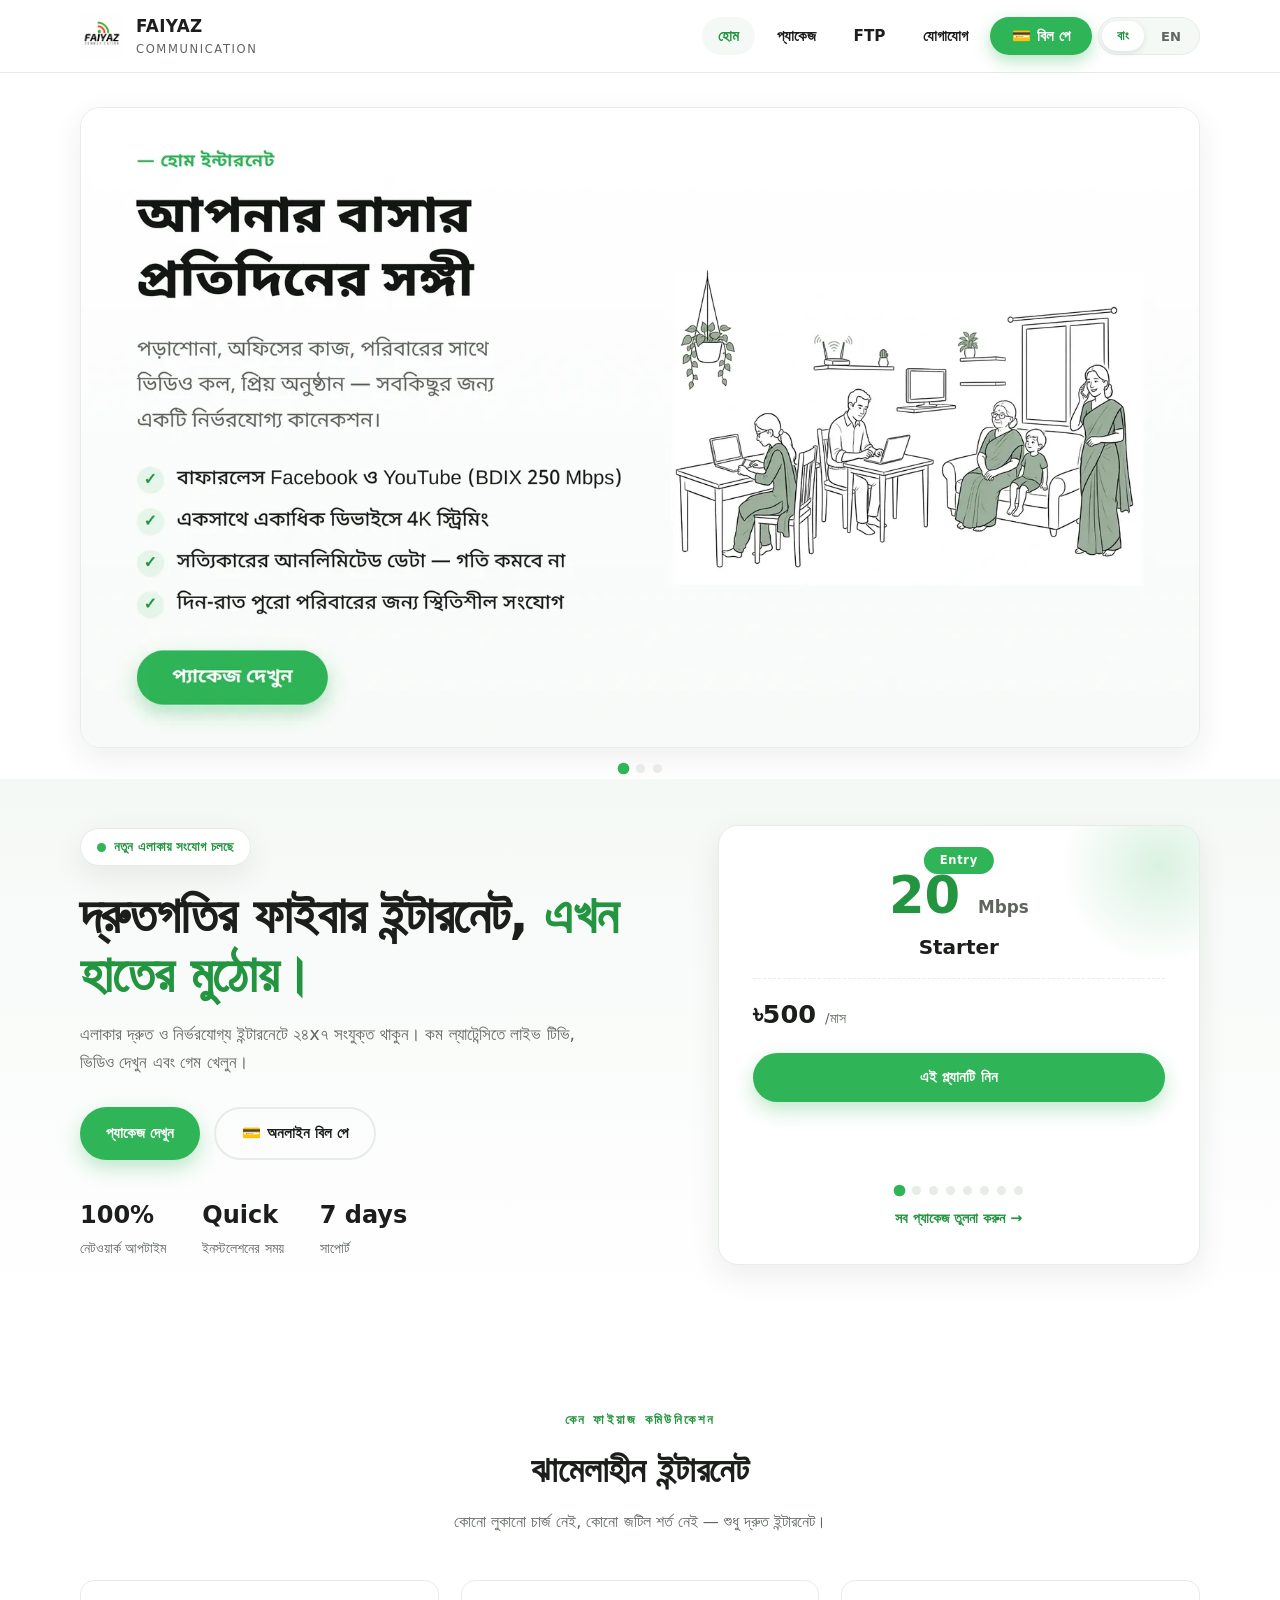
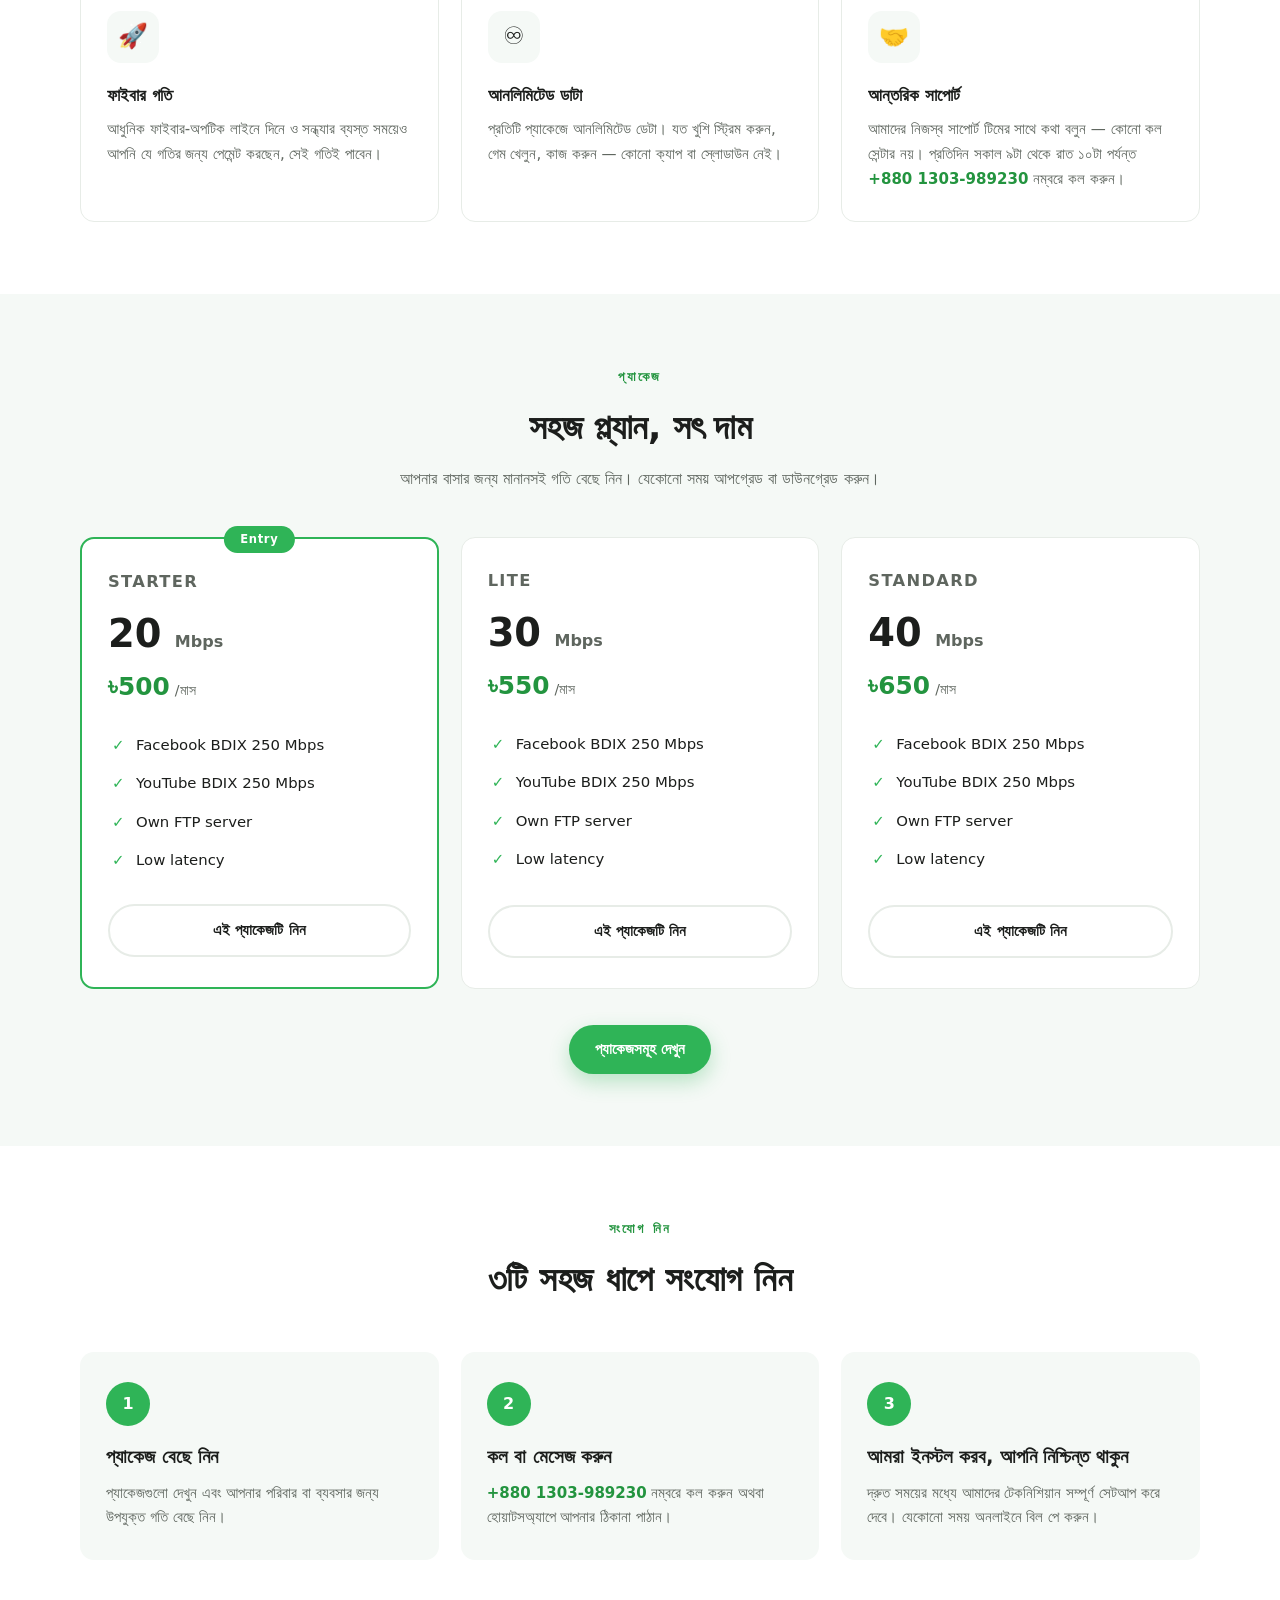
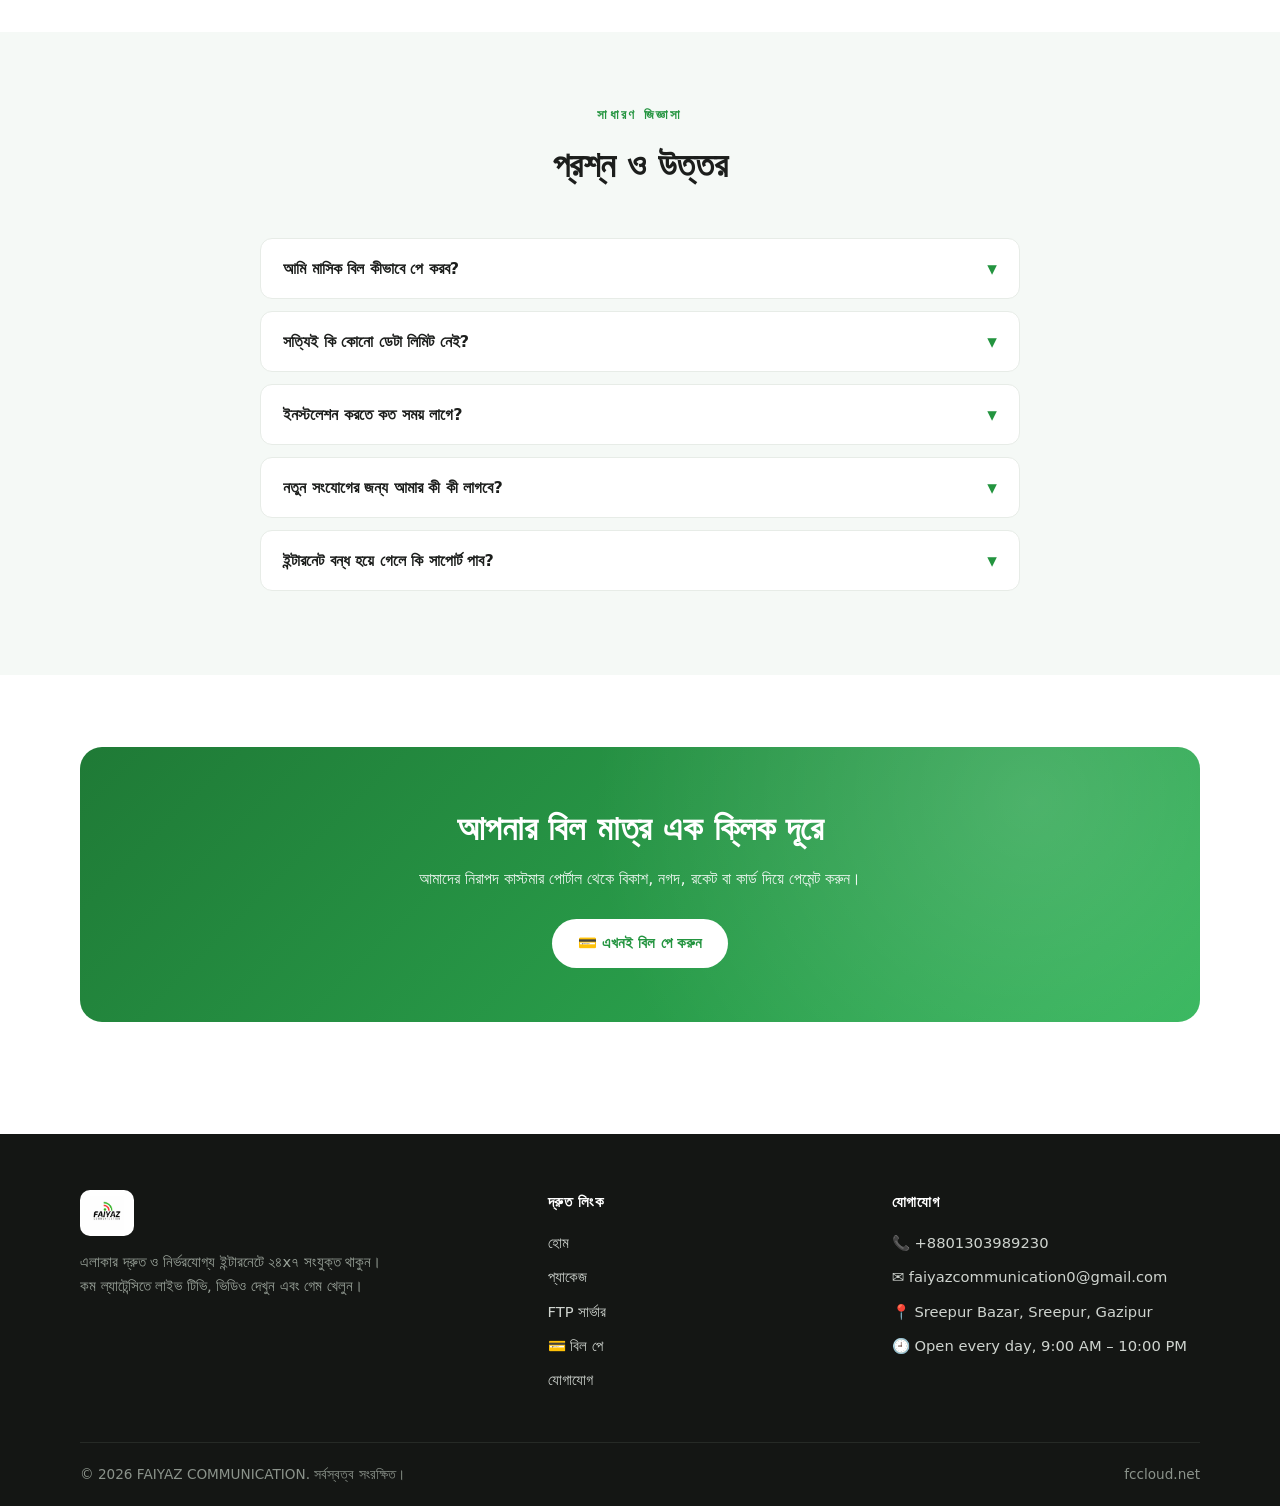
==== commit dd0f8ffe: "image slider" ====
--- a/index.html
+++ b/index.html
@@ -6,7 +6,7 @@
   <title data-i18n="title.home">ফাইয়াজ কমিউনিকেশন — দ্রুত, নির্ভরযোগ্য ইন্টারনেট</title>
   <meta name="description" content="Faiyaz Communication — fast, reliable fiber internet for home and business. View packages, pay your bill online, or contact our support team.">
   <link rel="icon" type="image/png" href="assets/favicon.png">
-  <link rel="stylesheet" href="css/style.css">
+  <link rel="stylesheet" href="css/style.css?v=2">
 </head>
 <body>
 
@@ -37,6 +37,26 @@
   </div>
 </header>
 
+<!-- ================= FEATURE SLIDER ================= -->
+<section class="slider-section">
+  <div class="container">
+    <div class="feat-slider" id="featureSlider">
+      <div class="feat-slides">
+        <div class="feat-slide active">
+          <a href="packages.html"><img src="assets/slide-home.webp" data-src-bn="assets/slide-home.webp" data-src-en="assets/slide-home-en.webp" data-i18n-alt="slide.home" alt="হোম ইন্টারনেট ফিচার"></a>
+        </div>
+        <div class="feat-slide">
+          <a href="packages.html"><img src="assets/slide-gaming.webp" data-src-bn="assets/slide-gaming.webp" data-src-en="assets/slide-gaming-en.webp" data-i18n-alt="slide.gaming" alt="গেমিং ফিচার"></a>
+        </div>
+        <div class="feat-slide">
+          <a href="packages.html"><img src="assets/slide-freelancing.webp" data-src-bn="assets/slide-freelancing.webp" data-src-en="assets/slide-freelancing-en.webp" data-i18n-alt="slide.freelancing" alt="ফ্রিল্যান্সিং ফিচার"></a>
+        </div>
+      </div>
+      <div class="feat-dots" id="featureDots"></div>
+    </div>
+  </div>
+</section>
+
 <!-- ================= HERO ================= -->
 <section class="hero">
   <div class="container hero-grid">
@@ -49,8 +69,8 @@
         <a class="btn btn-outline" data-paybill data-i18n="hero.paybill" href="#">💳 অনলাইনে বিল পে করুন</a>
       </div>
       <div class="hero-stats">
-        <div class="stat"><b>99%</b><span data-i18n="stat.uptime">নেটওয়ার্ক আপটাইম</span></div>
-        <div class="stat"><b>24–48h</b><span data-i18n="stat.install">ইনস্টলেশনের সময়</span></div>
+        <div class="stat"><b>100%</b><span data-i18n="stat.uptime">নেটওয়ার্ক আপটাইম</span></div>
+        <div class="stat"><b>Quick</b><span data-i18n="stat.install">ইনস্টলেশনের সময়</span></div>
         <div class="stat"><b>7 days</b><span data-i18n="stat.support">প্রতি সপ্তাহে সাপোর্ট</span></div>
       </div>
     </div>
@@ -192,6 +212,6 @@
 
 <script src="js/site-config.js"></script>
 <script src="js/i18n.js"></script>
-<script src="js/main.js"></script>
+<script src="js/main.js?v=2"></script>
 </body>
 </html>
--- a/css/style.css
+++ b/css/style.css
@@ -84,8 +84,19 @@
 .menu-toggle { display: none; background: none; border: none; cursor: pointer; padding: 10px; }
 .menu-toggle span { display: block; width: 24px; height: 2.5px; background: var(--ink); margin: 5px 0; border-radius: 2px; transition: 0.25s; }
 
+/* ---------- Feature image slider (under navbar) ---------- */
+.slider-section { padding: 34px 0 6px; }
+.feat-slider { position: relative; }
+.feat-slides { border-radius: 20px; overflow: hidden; border: 1px solid var(--line); box-shadow: var(--shadow); }
+.feat-slide { display: none; }
+.feat-slide.active { display: block; animation: featFade 0.6s ease; }
+@keyframes featFade { from { opacity: 0.35; } to { opacity: 1; } }
+.feat-slide img { width: 100%; height: auto; display: block; }
+.feat-slide a { display: block; cursor: pointer; }
+.feat-dots { display: flex; gap: 8px; justify-content: center; margin-top: 16px; }
+
 /* ---------- Hero ---------- */
-.hero { padding: 88px 0 72px; background: linear-gradient(180deg, var(--soft) 0%, #fff 100%); overflow: hidden; }
+.hero { padding: 46px 0 72px; background: linear-gradient(180deg, var(--soft) 0%, #fff 100%); overflow: hidden; }
 .hero-grid { display: grid; grid-template-columns: 1.1fr 0.9fr; gap: 48px; align-items: center; }
 
 .hero-badge {
